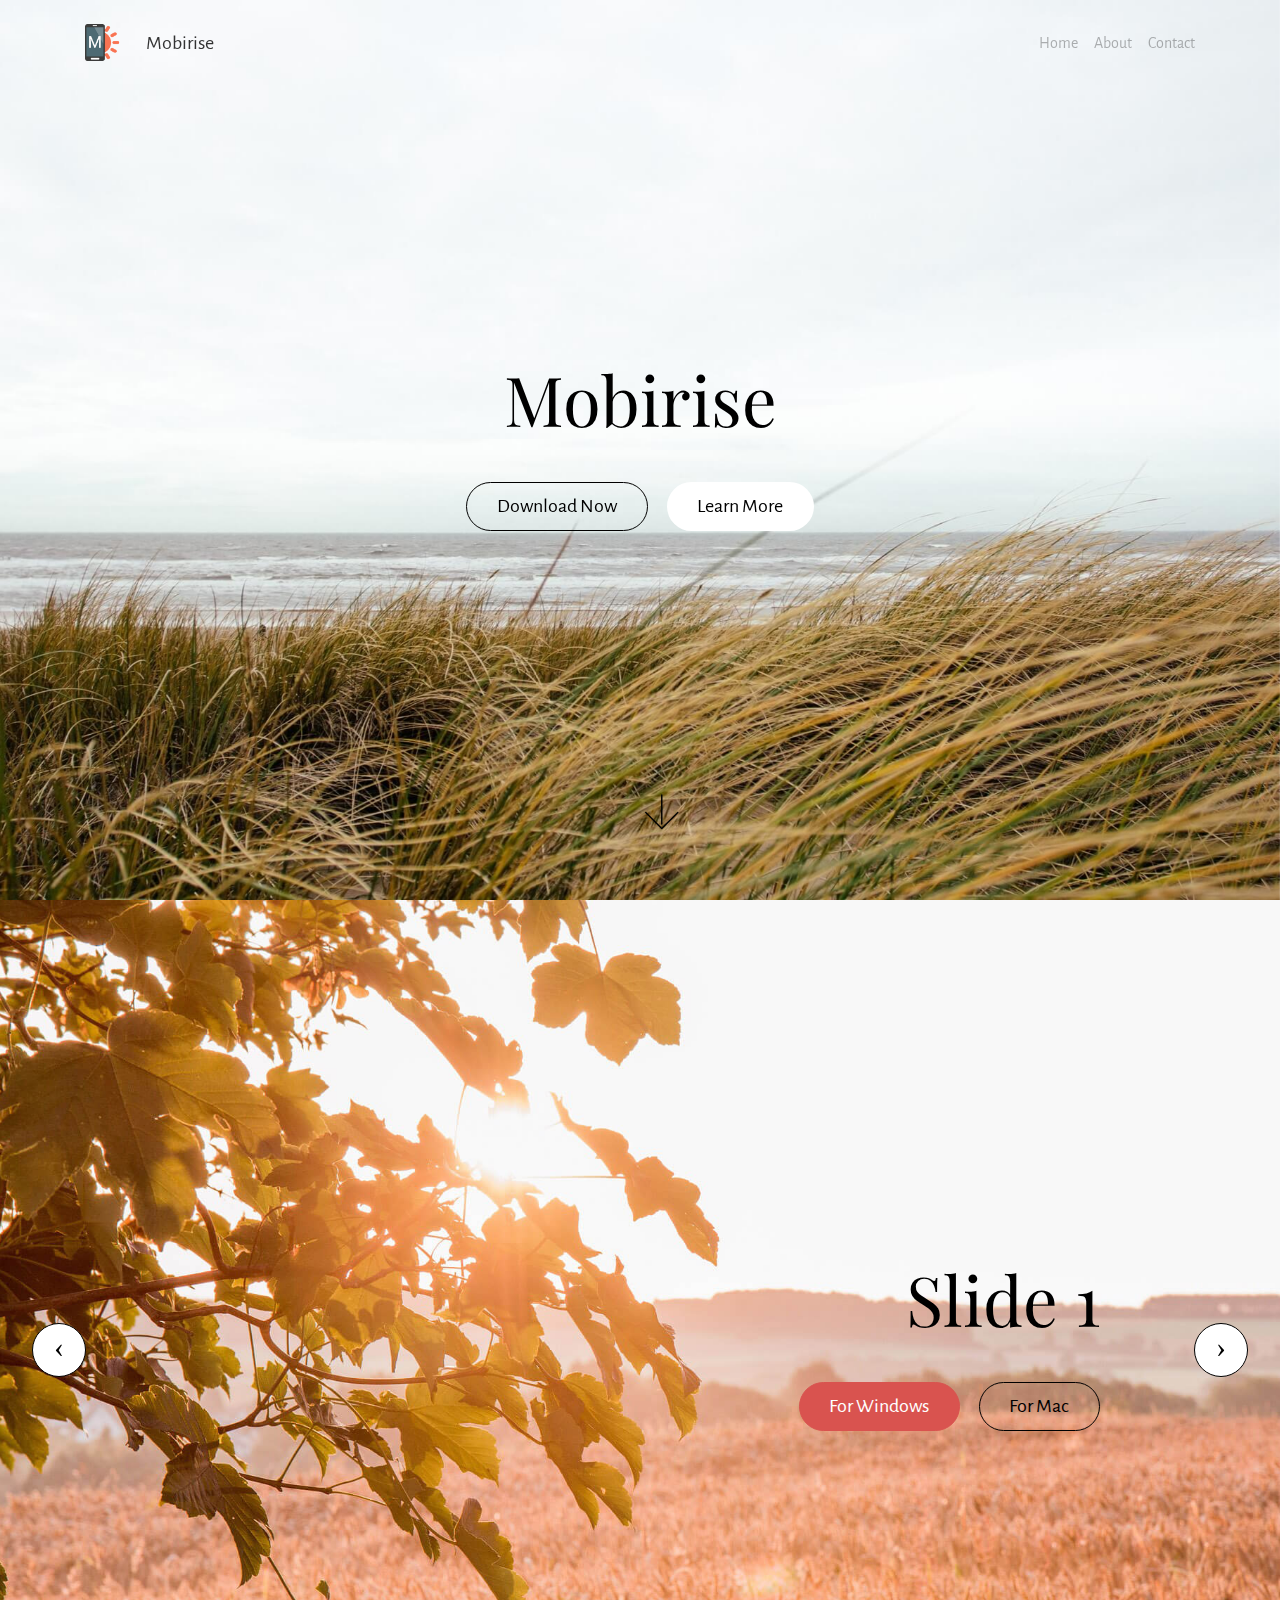
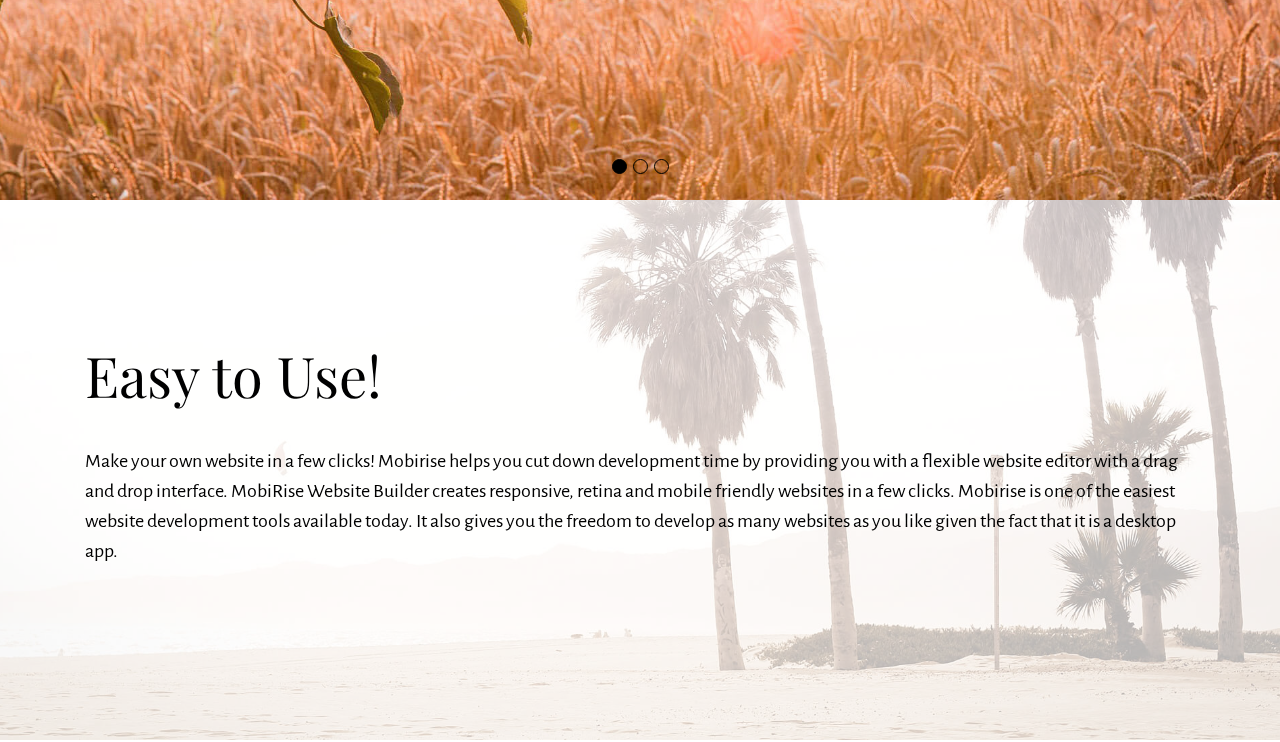
==== index.html @ 60e239e1 "create github pages" ====
<!DOCTYPE html>
<html >
<head>
  <!-- Site made with Mobirise Website Builder v4.8.10, https://mobirise.com -->
  <meta charset="UTF-8">
  <meta http-equiv="X-UA-Compatible" content="IE=edge">
  <meta name="generator" content="Mobirise v4.8.10, mobirise.com">
  <meta name="viewport" content="width=device-width, initial-scale=1, minimum-scale=1">
  <link rel="shortcut icon" href="assets/images/logo.png" type="image/x-icon">
  <meta name="description" content="">
  <title>Home</title>
  <link rel="stylesheet" href="https://fonts.googleapis.com/css?family=Playfair+Display:400,700&subset=latin,cyrillic">
  <link rel="stylesheet" href="https://fonts.googleapis.com/css?family=Alegreya+Sans:400,700&subset=latin,vietnamese,latin-ext">
  <link rel="stylesheet" href="assets/web/assets/mobirise-icons/mobirise-icons.css">
  <link rel="stylesheet" href="assets/tether/tether.min.css">
  <link rel="stylesheet" href="assets/bootstrap/css/bootstrap.min.css">
  <link rel="stylesheet" href="assets/puritym/css/style.css">
  <link rel="stylesheet" href="assets/mobirise/css/mbr-additional.css" type="text/css">
  
  
  
</head>
<body>
  <nav class="navbar navbar-light mbr-navbar navbar-transparent navbar-fixed-top" id="menu-0" data-rv-view="0">
    <div class="container">
        <button class="navbar-toggler pull-right hidden-md-up" type="button" data-toggle="collapse" data-target="#exCollapsingNavbar2">
            <div class="hamburger-icon"></div>
        </button>

        <div class="clearfix"></div>
        <div class="collapse navbar-toggleable-sm" id="exCollapsingNavbar2">
            <span class="navbar-logo"><a href="https://mobirise.com"><img src="assets/images/logo.png" alt="Mobirise"></a></span>
            <span><a class="navbar-brand" href="https://mobirise.com">Mobirise</a></span>

            

            <ul class="nav navbar-nav pull-xs-right"><li class="nav-item"><a class="nav-link" href="https://mobirise.com">Home</a></li><li class="nav-item"><a class="nav-link" href="https://mobirise.com">About</a></li><li class="nav-item"><a class="nav-link" href="https://mobirise.com">Contact</a></li></ul>
        </div>
    </div>
</nav>

<section class="mbr-section mbr-section-full mbr-parallax-background mbr-after-navbar" id="header1-1" data-rv-view="2" style="background-image: url(assets/images/photo-1.jpg);">
    <div class="mbr-table-cell">
        
        <div class="container">
            <div class="row">
                <div class="col-md-8 col-md-offset-2 text-xs-center">

                    <h1 class="mbr-section-title display-1">Mobirise</h1>
                    
                    <div class="mbr-buttons--center"><a class="btn btn-lg btn-secondary-outline" href="https://mobirise.com">Download Now</a> <a class="btn btn-lg btn-white" href="https://mobirise.com">Learn More</a></div>
                </div>
            </div>
        </div>
        <a class="mbr-arrow" href="#slider-2"><span class="mbri-down mbr-iconfont"></span></a>
    </div>
</section>

<section class="mbr-slider mbr-section mbr-section__container carousel slide mbr-section-nopadding" data-ride="carousel" data-keyboard="false" data-wrap="true" data-interval="5000" id="slider-2" data-rv-view="5" style="background-color: rgb(255, 255, 255);">
    <div>
        <div>
            <div>
                <ol class="carousel-indicators">
                    <li data-app-prevent-settings="" data-target="#slider-2" class="active" data-slide-to="0"></li><li data-app-prevent-settings="" data-target="#slider-2" data-slide-to="1"></li><li data-app-prevent-settings="" data-target="#slider-2" data-slide-to="2"></li>
                </ol>
                <div class="carousel-inner" role="listbox">
                    <div class="mbr-section carousel-item dark center mbr-section-full active" style="background-image: url(assets/images/photo-6.jpg);">
                        <div class="mbr-table-cell">
                         
                            <div class=" container">
                                
                                <div class="row">
                                    <div class="col-md-8 col-md-offset-3 text-xs-right">
                                        <h2 class="mbr-section-title display-1">Slide 1</h2>
                                        

                                        <div><a class="btn btn-lg btn-danger" href="https://mobirise.com">For Windows</a> <a class="btn btn-lg btn-secondary-outline" href="https://mobirise.com">For Mac</a></div>
                                    </div>
                                </div>
                            </div>
                        </div>
                    </div><div class="mbr-section carousel-item dark center mbr-section-full" style="background-image: url(assets/images/photo-9.jpg);">
                        <div class="mbr-table-cell">
                         
                            <div class=" container">
                                
                                <div class="row">
                                    <div class="col-md-8 col-md-offset-1">
                                        <h2 class="mbr-section-title display-1">Slide 2</h2>
                                        

                                        <div><a class="btn btn-lg btn-danger" href="https://mobirise.com">For Windows</a> <a class="btn btn-lg btn-secondary-outline" href="https://mobirise.com">For Mac</a></div>
                                    </div>
                                </div>
                            </div>
                        </div>
                    </div><div class="mbr-section carousel-item dark center mbr-section-full" style="background-image: url(assets/images/photo-10.jpg);">
                        <div class="mbr-table-cell">
                         
                            <div class=" container">
                                
                                <div class="row">
                                    <div class="col-md-8 col-md-offset-2 text-xs-center">
                                        <h2 class="mbr-section-title display-1">Slide 3</h2>
                                        

                                        <div><a class="btn btn-lg btn-danger" href="https://mobirise.com">For Windows</a> <a class="btn btn-lg btn-secondary-outline" href="https://mobirise.com">For Mac</a></div>
                                    </div>
                                </div>
                            </div>
                        </div>
                    </div>
                </div>
                
                <a data-app-prevent-settings="" class="left carousel-control" role="button" data-slide="prev" href="#slider-2">
                    <span class="icon-prev" aria-hidden="true"></span>
                    <span class="sr-only">Previous</span>
                </a>
                <a data-app-prevent-settings="" class="right carousel-control" role="button" data-slide="next" href="#slider-2">
                    <span class="icon-next" aria-hidden="true"></span>
                    <span class="sr-only">Next</span>
                </a>
            </div>
        </div>
    </div>
</section>

<section class="mbr-section mbr-parallax-background col-undefined" id="content5-3" data-rv-view="17" style="background-image: url(assets/images/photo-3.jpg); padding-top: 9rem; padding-bottom: 9rem;">
    <div class="mbr-overlay" style="opacity: 0.7; background-color: rgb(255, 255, 255);"></div>
    <div class="container">
        <h3 class="mbr-section-title display-2">Easy to Use!</h3>
        <div class="lead"><p>Make your own website in a few clicks! Mobirise helps you cut down development time by providing you with a flexible website editor with a drag and drop interface. MobiRise Website Builder creates responsive, retina and mobile friendly websites in a few clicks. Mobirise is one of the easiest website development tools available today. It also gives you the freedom to develop as many websites as you like given the fact that it is a desktop app.</p></div>
    </div>
</section>


  <script src="assets/web/assets/jquery/jquery.min.js"></script>
  <script src="assets/tether/tether.min.js"></script>
  <script src="assets/bootstrap/js/bootstrap.min.js"></script>
  <script src="assets/smooth-scroll/smooth-scroll.js"></script>
  <script src="assets/jarallax/jarallax.js"></script>
  <script src="assets/bootstrap-carousel-swipe/bootstrap-carousel-swipe.js"></script>
  <script src="assets/puritym/js/script.js"></script>
  
  
</body>
</html>
---- assets/web/assets/mobirise-icons/mobirise-icons.css ----
@font-face {
  font-family: 'MobiriseIcons';
  src:  url('mobirise-icons.eot?spat4u');
  src:  url('mobirise-icons.eot?spat4u#iefix') format('embedded-opentype'),
    url('mobirise-icons.ttf?spat4u') format('truetype'),
    url('mobirise-icons.woff?spat4u') format('woff'),
    url('mobirise-icons.svg?spat4u#MobiriseIcons') format('svg');
  font-weight: normal;
  font-style: normal;
}

[class^="mbri-"], [class*=" mbri-"] {
  /* use !important to prevent issues with browser extensions that change fonts */
  font-family: MobiriseIcons !important;
  speak: none;
  font-style: normal;
  font-weight: normal;
  font-variant: normal;
  text-transform: none;
  line-height: 1;

  /* Better Font Rendering =========== */
  -webkit-font-smoothing: antialiased;
  -moz-osx-font-smoothing: grayscale;
}

.mbri-add-submenu:before {
  content: "\e900";
}
.mbri-alert:before {
  content: "\e901";
}
.mbri-align-center:before {
  content: "\e902";
}
.mbri-align-justify:before {
  content: "\e903";
}
.mbri-align-left:before {
  content: "\e904";
}
.mbri-align-right:before {
  content: "\e905";
}
.mbri-android:before {
  content: "\e906";
}
.mbri-apple:before {
  content: "\e907";
}
.mbri-arrow-down:before {
  content: "\e908";
}
.mbri-arrow-next:before {
  content: "\e909";
}
.mbri-arrow-prev:before {
  content: "\e90a";
}
.mbri-arrow-up:before {
  content: "\e90b";
}
.mbri-bold:before {
  content: "\e90c";
}
.mbri-bookmark:before {
  content: "\e90d";
}
.mbri-bootstrap:before {
  content: "\e90e";
}
.mbri-briefcase:before {
  content: "\e90f";
}
.mbri-browse:before {
  content: "\e910";
}
.mbri-bulleted-list:before {
  content: "\e911";
}
.mbri-calendar:before {
  content: "\e912";
}
.mbri-camera:before {
  content: "\e913";
}
.mbri-cart-add:before {
  content: "\e914";
}
.mbri-cart-full:before {
  content: "\e915";
}
.mbri-cash:before {
  content: "\e916";
}
.mbri-change-style:before {
  content: "\e917";
}
.mbri-chat:before {
  content: "\e918";
}
.mbri-clock:before {
  content: "\e919";
}
.mbri-close:before {
  content: "\e91a";
}
.mbri-cloud:before {
  content: "\e91b";
}
.mbri-code:before {
  content: "\e91c";
}
.mbri-contact-form:before {
  content: "\e91d";
}
.mbri-credit-card:before {
  content: "\e91e";
}
.mbri-cursor-click:before {
  content: "\e91f";
}
.mbri-cust-feedback:before {
  content: "\e920";
}
.mbri-database:before {
  content: "\e921";
}
.mbri-delivery:before {
  content: "\e922";
}
.mbri-desktop:before {
  content: "\e923";
}
.mbri-devices:before {
  content: "\e924";
}
.mbri-down:before {
  content: "\e925";
}
.mbri-download:before {
  content: "\e989";
}
.mbri-drag-n-drop:before {
  content: "\e927";
}
.mbri-drag-n-drop2:before {
  content: "\e928";
}
.mbri-edit:before {
  content: "\e929";
}
.mbri-edit2:before {
  content: "\e92a";
}
.mbri-error:before {
  content: "\e92b";
}
.mbri-extension:before {
  content: "\e92c";
}
.mbri-features:before {
  content: "\e92d";
}
.mbri-file:before {
  content: "\e92e";
}
.mbri-flag:before {
  content: "\e92f";
}
.mbri-folder:before {
  content: "\e930";
}
.mbri-gift:before {
  content: "\e931";
}
.mbri-github:before {
  content: "\e932";
}
.mbri-globe:before {
  content: "\e933";
}
.mbri-globe-2:before {
  content: "\e934";
}
.mbri-growing-chart:before {
  content: "\e935";
}
.mbri-hearth:before {
  content: "\e936";
}
.mbri-help:before {
  content: "\e937";
}
.mbri-home:before {
  content: "\e938";
}
.mbri-hot-cup:before {
  content: "\e939";
}
.mbri-idea:before {
  content: "\e93a";
}
.mbri-image-gallery:before {
  content: "\e93b";
}
.mbri-image-slider:before {
  content: "\e93c";
}
.mbri-info:before {
  content: "\e93d";
}
.mbri-italic:before {
  content: "\e93e";
}
.mbri-key:before {
  content: "\e93f";
}
.mbri-laptop:before {
  content: "\e940";
}
.mbri-layers:before {
  content: "\e941";
}
.mbri-left-right:before {
  content: "\e942";
}
.mbri-left:before {
  content: "\e943";
}
.mbri-letter:before {
  content: "\e944";
}
.mbri-like:before {
  content: "\e945";
}
.mbri-link:before {
  content: "\e946";
}
.mbri-lock:before {
  content: "\e947";
}
.mbri-login:before {
  content: "\e948";
}
.mbri-logout:before {
  content: "\e949";
}
.mbri-magic-stick:before {
  content: "\e94a";
}
.mbri-map-pin:before {
  content: "\e94b";
}
.mbri-menu:before {
  content: "\e94c";
}
.mbri-mobile:before {
  content: "\e94d";
}
.mbri-mobile2:before {
  content: "\e94e";
}
.mbri-mobirise:before {
  content: "\e94f";
}
.mbri-more-horizontal:before {
  content: "\e950";
}
.mbri-more-vertical:before {
  content: "\e951";
}
.mbri-music:before {
  content: "\e952";
}
.mbri-new-file:before {
  content: "\e953";
}
.mbri-numbered-list:before {
  content: "\e954";
}
.mbri-opened-folder:before {
  content: "\e955";
}
.mbri-pages:before {
  content: "\e956";
}
.mbri-paper-plane:before {
  content: "\e957";
}
.mbri-paperclip:before {
  content: "\e958";
}
.mbri-photo:before {
  content: "\e959";
}
.mbri-photos:before {
  content: "\e95a";
}
.mbri-pin:before {
  content: "\e95b";
}
.mbri-play:before {
  content: "\e95c";
}
.mbri-plus:before {
  content: "\e95d";
}
.mbri-preview:before {
  content: "\e95e";
}
.mbri-print:before {
  content: "\e95f";
}
.mbri-protect:before {
  content: "\e960";
}
.mbri-question:before {
  content: "\e961";
}
.mbri-quote-left:before {
  content: "\e962";
}
.mbri-quote-right:before {
  content: "\e963";
}
.mbri-refresh:before {
  content: "\e964";
}
.mbri-responsive:before {
  content: "\e965";
}
.mbri-right:before {
  content: "\e966";
}
.mbri-rocket:before {
  content: "\e967";
}
.mbri-sad-face:before {
  content: "\e968";
}
.mbri-sale:before {
  content: "\e969";
}
.mbri-save:before {
  content: "\e96a";
}
.mbri-search:before {
  content: "\e96b";
}
.mbri-setting:before {
  content: "\e96c";
}
.mbri-setting2:before {
  content: "\e96d";
}
.mbri-setting3:before {
  content: "\e96e";
}
.mbri-share:before {
  content: "\e96f";
}
.mbri-shopping-bag:before {
  content: "\e970";
}
.mbri-shopping-basket:before {
  content: "\e971";
}
.mbri-shopping-cart:before {
  content: "\e972";
}
.mbri-sites:before {
  content: "\e973";
}
.mbri-smile-face:before {
  content: "\e974";
}
.mbri-speed:before {
  content: "\e975";
}
.mbri-star:before {
  content: "\e976";
}
.mbri-success:before {
  content: "\e977";
}
.mbri-sun:before {
  content: "\e978";
}
.mbri-sun2:before {
  content: "\e979";
}
.mbri-tablet:before {
  content: "\e97a";
}
.mbri-tablet-vertical:before {
  content: "\e97b";
}
.mbri-target:before {
  content: "\e97c";
}
.mbri-timer:before {
  content: "\e97d";
}
.mbri-to-ftp:before {
  content: "\e97e";
}
.mbri-to-local-drive:before {
  content: "\e97f";
}
.mbri-touch-swipe:before {
  content: "\e980";
}
.mbri-touch:before {
  content: "\e981";
}
.mbri-trash:before {
  content: "\e982";
}
.mbri-underline:before {
  content: "\e983";
}
.mbri-unlink:before {
  content: "\e984";
}
.mbri-unlock:before {
  content: "\e985";
}
.mbri-up-down:before {
  content: "\e986";
}
.mbri-up:before {
  content: "\e987";
}
.mbri-update:before {
  content: "\e988";
}
.mbri-upload:before {
 content: "\e926"; 
}
.mbri-user:before {
  content: "\e98a";
}
.mbri-user2:before {
  content: "\e98b";
}
.mbri-users:before {
  content: "\e98c";
}
.mbri-video:before {
  content: "\e98d";
}
.mbri-video-play:before {
  content: "\e98e";
}
.mbri-watch:before {
  content: "\e98f";
}
.mbri-website-theme:before {
  content: "\e990";
}
.mbri-wifi:before {
  content: "\e991";
}
.mbri-windows:before {
  content: "\e992";
}
.mbri-zoom-out:before {
  content: "\e993";
}
.mbri-redo:before {
  content: "\e994";
}
.mbri-undo:before {
  content: "\e995";
}
---- assets/puritym/css/style.css ----
.engine {
	position: absolute;
	text-indent: -2400px;
	text-align: center;
	padding: 0;
	top: 0;
	left: -2400px;
}/**
 * BOOTSTRAP CUSTOM
 */
.container {
  position: relative; }

.btn {
  margin-bottom: 0.5rem; }
  .btn + .btn {
    margin-left: 1rem; }

.btn-white {
  background: #fff;
  color: inherit; }

.btn-black {
  background: #000;
  color: #fff; }

.btn-social,
.btn-social:hover,
.btn-social:active,
.btn-social:focus {
  color: #fff; }

.display-1 {
  font-size: 4.3rem;
  margin-top: 3.9rem;
  margin-bottom: 2.8rem; }

.display-2 {
  font-size: 3.5rem;
  margin-top: 3.5rem;
  margin-bottom: 2.5rem; }

.display-3 {
  font-size: 2.8rem;
  margin-top: 3.2rem;
  margin-bottom: 2rem; }

.display-4 {
  font-size: 2.3rem;
  margin-top: 2.3rem;
  margin-bottom: 1.8rem; }

p.lead,
.lead p {
  margin-bottom: 2rem; }

.card .card-img-top {
  width: 100%; }

.card-block {
  background-color: #fff; }

@media (min-width: 768px) {
  .col-md-4:nth-of-type(3n+1) {
    clear: left; } }
@media (min-width: 544px) and (max-width: 767px) {
  .col-md-4:nth-of-type(odd) {
    clear: left; } }
.row.no-gutter {
  margin-left: 0;
  margin-right: 0; }

.row.no-gutter > [class*=col-]:not(:first-child),
.row.no-gutter > [class*=col-]:not(:last-child) {
  padding-right: 0;
  padding-left: 0; }

blockquote {
  padding: .5rem 1rem;
  margin: 0 0 1rem;
  margin-bottom: 1rem;
  font-size: 1.25rem;
  border-left: .25rem solid #f1c050; }

/**
 * TYPOGRAPHY
 */
body {
  font-family: "Alegreya Sans", sans-serif; }

h1, h2, h3, h4, h5, h6,
.h1, .h2, .h3, .h4, .h5, .h6,
.display-1, .display-2, .display-3, .display-4 {
  font-family: "Playfair Display", sans-serif; }

/**
 * MAPS
 */
@-webkit-keyframes mapCircleLoading {
  from {
    -webkit-transform: rotate(0deg); }
  to {
    -webkit-transform: rotate(359deg); } }
@keyframes mapCircleLoading {
  from {
    transform: rotate(0deg); }
  to {
    transform: rotate(359deg); } }
.mbr-map {
  position: relative; }
  .mbr-map iframe {
    height: 100%;
    width: 100%; }
  .mbr-map [data-state-details] {
    color: #6b6763;
    font-family: "Alegreya Sans", sans-serif;
    font-size: 1.25rem;
    height: 1.5em;
    margin-top: -0.75em;
    padding-left: 20px;
    padding-right: 20px;
    position: absolute;
    text-align: center;
    top: 50%;
    width: 100%; }
  .mbr-map[data-state] {
    background: #e9e5dc; }
  .mbr-map[data-state="loading"] [data-state-details] {
    display: none; }
  .mbr-map[data-state="loading"]::after {
    content: "";
    -webkit-animation: mapCircleLoading .6s infinite linear;
    animation: mapCircleLoading .6s infinite linear;
    border-radius: 50%;
    border: 6px rgba(255, 255, 255, 0.35) solid;
    border-top-color: #fff;
    height: 40px;
    left: 50%;
    margin-left: -20px;
    margin-top: -20px;
    position: absolute;
    top: 50%;
    width: 40px; }

/**
 * SECTIONS
 */
.mbr-section {
  position: relative;
  padding-top: 9rem;
  padding-bottom: 9rem;
  background-position: 50% 50%;
  background-repeat: no-repeat;
  background-size: cover; }

.mbr-section-full {
  display: table;
  width: 100%;
  height: 100vh;
  padding-top: 0;
  padding-bottom: 0; }

.mbr-section-small {
  padding-top: 4.5rem;
  padding-bottom: 4.5rem; }

.mbr-section-nopadding {
  padding-top: 0;
  padding-bottom: 0; }

.mbr-section-title {
  margin-top: 0; }

.mbr-table {
  display: table; }

.mbr-table-cell {
  position: relative;
  display: table-cell;
  vertical-align: middle;
  padding-top: 9rem;
  padding-bottom: 9rem; }

.mbr-inner-padding {
  padding: 4rem; }

/* footer */
.mbr-footer {
  color: #fff; }
  .mbr-footer .mbr-map,
  .mbr-footer .mbr-google-map {
    height: 300px; }
  .mbr-footer .form-control {
    color: #fff;
    background-color: #26272c;
    border-color: #1b1c20; }
  .mbr-footer ul {
    list-style-type: none;
    padding: 0; }
    .mbr-footer ul li {
      position: relative;
      padding-left: 1.2rem; }
      .mbr-footer ul li:before {
        content: '';
        position: absolute;
        margin-left: -1.2rem;
        width: 10px;
        height: 1px;
        top: 50%;
        background-color: #fff; }

footer.mbr-footer {
  padding-top: 3rem;
  padding-bottom: 2rem; }

/**
 * NAVBAR
 */
.mbr-navbar {
  position: absolute;
  top: 0;
  right: 0;
  left: 0;
  padding: 1.5rem 1rem;
  background-color: #fff;
  z-index: 1030; }
  .mbr-navbar.navbar-fixed-top {
    position: fixed; }
  .mbr-navbar.navbar-transparent {
    background-color: transparent; }
  .mbr-navbar .navbar-logo {
    margin-right: 1.5rem;
    float: left; }
  .mbr-navbar .navbar-logo,
  .mbr-navbar .navbar-logo img {
    height: 37px; }
  .mbr-navbar .navbar-brand {
    margin-right: 1.5rem; }
  .mbr-navbar .navbar-divider,
  .mbr-navbar .navbar-nav .nav-item + .nav-item,
  .mbr-navbar .navbar-nav .nav-link + .nav-link {
    margin-left: 1rem; }
  .mbr-navbar .navbar-nav + .navbar-nav {
    margin-right: 20px; }

.mbr-navbar .hamburger-icon, .navbar-dropdown .hamburger-icon {
  content: "";
  width: 16px;
  -webkit-box-shadow: 0 -6px 0 1px,0 0 0 1px,0 6px 0 1px;
  -moz-box-shadow: 0 -6px 0 1px,0 0 0 1px,0 6px 0 1px;
  box-shadow: 0 -6px 0 1px,0 0 0 1px,0 6px 0 1px; }

/**
 * HELPERS
 */
/* Colors */
.text-white {
  color: #fff !important; }

.text-black {
  color: #000 !important; }

/**
 * Mobirise Classes
 */
.mbr-after-navbar:before {
  content: "";
  display: block;
  height: 54px; }

.mbr-section__container--first {
  padding-bottom: 1rem; }

.mbr-section__container--middle {
  padding-top: 1rem;
  padding-bottom: 1rem; }

.mbr-section__container--last {
  padding-top: 1rem; }

.mbr-overlay,
.mbr-background-video,
.mbr-background-video-preview {
  position: absolute;
  bottom: 0;
  left: 0;
  right: 0;
  top: 0; }

.mbr-overlay {
  background-color: #fff;
  opacity: 0.5;
  z-index: 1; }
  .mbr-overlay ~ * {
    z-index: 2; }

.mbr-background-video-preview {
  z-index: 0 !important; }

.mbr-figure {
  display: block;
  overflow: hidden;
  position: relative;
  width: 100%;
  margin: 0; }
  .mbr-figure img, .mbr-figure iframe {
    display: block;
    width: 100%; }
  .mbr-figure .mbr-figure-caption {
    width: 100%;
    padding: 1.5rem 0;
    background-color: #FFF8E0; }
  .mbr-figure .mbr-figure-caption-over {
    position: absolute;
    bottom: 0;
    background-color: rgba(255, 255, 255, 0.5); }

.mbr-map,
.mbr-google-map {
  height: 400px; }

.mbr-arrow {
  position: absolute;
  text-align: center;
  font-size: 35px;
  bottom: 71px;
  left: 50%;
  text-decoration: none !important;
  width: 30px;
  margin-left: -15px;
  line-height: 1px;
  padding: 0 20px;
  -webkit-animation: floating-arrow 1.6s infinite ease-in-out 0s;
  -o-animation: floating-arrow 1.6s infinite ease-in-out 0s;
  animation: floating-arrow 1.6s infinite ease-in-out 0s; }
  .mbr-arrow, .mbr-arrow:hover, .mbr-arrow:focus {
    color: inherit; }

@-webkit-keyframes floating-arrow {
  from {
    -webkit-transform: translateY(0);
    transform: translateY(0); }
  65% {
    -webkit-transform: translateY(11px);
    transform: translateY(11px); }
  to {
    -webkit-transform: translateY(0);
    transform: translateY(0); } }
@-o-keyframes floating-arrow {
  from {
    -webkit-transform: translateY(0);
    transform: translateY(0); }
  65% {
    -webkit-transform: translateY(11px);
    transform: translateY(11px); }
  to {
    -webkit-transform: translateY(0);
    transform: translateY(0); } }
@keyframes floating-arrow {
  from {
    -webkit-transform: translateY(0);
    transform: translateY(0); }
  65% {
    -webkit-transform: translateY(11px);
    transform: translateY(11px); }
  to {
    -webkit-transform: translateY(0);
    transform: translateY(0); } }
@media (max-width: 767px) {
  .mbr-arrow {
    bottom: 41px; } }
@media (max-width: 320px) {
  .mbr-arrow {
    bottom: 21px;
    text-align: center; } }
@media all and (device-width: 320px) and (device-height: 568px) and (orientation: portrait) {
  .mbr-arrow {
    bottom: 31px; } }
/*-------

   Slider

-------*/
.mbr-slider .carousel-inner > .active,
.mbr-slider .carousel-inner > .next,
.mbr-slider .carousel-inner > .prev {
  display: table; }

.mbr-slider .carousel-control {
  background-image: none;
  width: 54px;
  height: 54px;
  top: 50%;
  margin-top: -27px;
  line-height: 54px;
  border-radius: 27px;
  color: inherit;
  background: #fff;
  border: 1px solid #000;
  opacity: 1;
  text-shadow: none;
  z-index: 5;
  -webkit-transition: all 0.2s ease-in-out 0s;
  -o-transition: all 0.2s ease-in-out 0s;
  transition: all 0.2s ease-in-out 0s; }

.mbr-slider .carousel-control .icon-next,
.mbr-slider .carousel-control .icon-prev {
  margin-top: -18px;
  font-size: 30px; }

.mbr-slider .carousel-control.left {
  margin-left: 2rem; }

.mbr-slider .carousel-control.right {
  margin-right: 2rem; }

.mbr-slider .carousel-control:hover {
  background: #000;
  color: #fff; }

.mbr-slider .carousel-indicators {
  bottom: 0; }

.mbr-slider .carousel-indicators li,
.mbr-slider .carousel-indicators .active {
  width: 15px;
  height: 15px;
  margin: 3px;
  border: 1px solid #000; }

.mbr-slider .carousel-indicators .active {
  background-color: #000; }

.mbr-slider .mbr-overlay {
  z-index: 0; }

@media (max-width: 767px) {
  .mbr-slider .carousel-control {
    top: auto;
    bottom: 20px; }

  .mbr-slider > .container .carousel-control {
    margin-bottom: 0px; } }
/* boxed slider */
.mbr-slider > .boxed-slider {
  position: relative;
  padding: 93px 0; }

.mbr-slider > .boxed-slider > div {
  position: relative; }

.mbr-slider > .container img {
  width: 100%; }

.mbr-slider > .container img + .row {
  position: absolute;
  top: 50%;
  left: 0;
  right: 0;
  -webkit-transform: translateY(-50%);
  -moz-transform: translateY(-50%);
  transform: translateY(-50%); }

.mbr-slider .mbr-section {
  padding: 0;
  background-attachment: scroll; }

.mbr-slider .mbr-table-cell {
  padding: 0; }

.mbr-slider > .container .carousel-indicators {
  margin-bottom: 3px; }

/* article slider */
.mbr-slider > .article-slider .mbr-section,
.mbr-slider > .article-slider .mbr-section .mbr-table-cell {
  padding-top: 0;
  padding-bottom: 0; }

/*-------

   Gallery

-------*/
.mbr-gallery .mbr-gallery-item {
  position: relative;
  display: inline-block;
  width: 25%; }
  @media (max-width: 768px) {
    .mbr-gallery .mbr-gallery-item {
      width: 50%; } }
  @media (max-width: 400px) {
    .mbr-gallery .mbr-gallery-item {
      width: 100%; } }

.mbr-gallery .mbr-gallery-item > a {
  position: relative;
  display: block;
  background: #fff;
  outline: none; }

.mbr-gallery .mbr-gallery-item img {
  width: 100%;
  opacity: 1;
  -webkit-transition: .2s opacity ease-in-out;
  transition: .2s opacity ease-in-out; }

.mbr-gallery .mbr-gallery-item > a:hover img {
  opacity: 0.9; }

.mbr-gallery .mbr-gallery-item .icon {
  position: absolute;
  font-size: 30px;
  top: 50%;
  left: 50%;
  color: #000;
  opacity: 0;
  -webkit-transform: translateX(-50%) translateY(-50%);
  transform: translateX(-50%) translateY(-50%);
  -webkit-transition: .2s opacity ease-in-out;
  transition: .2s opacity ease-in-out; }

.mbr-gallery .mbr-gallery-item > a:hover .icon {
  opacity: 1; }

/* remove spacing */
.mbr-gallery .mbr-gallery-row.no-gutter {
  margin: 0; }

.mbr-gallery .mbr-gallery-row.no-gutter .mbr-gallery-item {
  padding: 0; }

/* container */
.mbr-gallery .container.mbr-gallery-layout-default {
  padding: 93px 0; }

/* fix horizontal scrollbar */
.mbr-gallery .mbr-gallery-layout-default,
.mbr-gallery .mbr-gallery-layout-article {
  overflow: hidden; }

/* lightbox */
.mbr-gallery .modal {
  position: fixed;
  overflow: hidden;
  padding-right: 0 !important; }

.mbr-gallery .modal-body {
  padding: 0; }

.mbr-gallery .modal-body img {
  width: 100%; }

.mbr-gallery .modal .close {
  position: absolute;
  background-image: none;
  font-size: 20px;
  width: 54px;
  height: 54px;
  border-radius: 27px;
  color: #000;
  top: 2rem;
  right: 2rem;
  line-height: 54px;
  opacity: 1;
  border: 1px solid #000;
  text-align: center;
  text-shadow: none;
  z-index: 5;
  -webkit-transition: all 0.2s ease-in-out 0s;
  -o-transition: all 0.2s ease-in-out 0s;
  transition: all 0.2s ease-in-out 0s; }

.mbr-gallery .modal .close:hover {
  background: #000;
  color: #fff; }

/* modal back color opacity */
.modal-backdrop.in {
  opacity: 0.8;
  filter: alpha(opacity=80); }

@media (max-width: 768px) {
  .mbr-gallery .modal-dialog {
    margin: 10px auto; }

  .mbr-gallery .carousel-indicators,
  .mbr-gallery .carousel-control,
  .mbr-gallery .modal .close {
    position: fixed; } }
/* fix fade in effect */
.mbr-gallery .modal.fade .modal-dialog {
  margin-top: -100px;
  -webkit-transition: margin-top 0.3s ease-out;
  -moz-transition: margin-top 0.3s ease-out;
  -o-transition: margin-top 0.3s ease-out;
  transition: margin-top 0.3s ease-out; }

.mbr-gallery .modal.in .modal-dialog,
.mbr-gallery .modal.fade .modal-dialog {
  -webkit-transform: none;
  -ms-transform: none;
  -o-transform: none;
  transform: none; }

.mbr-gallery .modal.in .modal-dialog {
  margin-top: 30px; }

/* iconfont default styling */
/* for buttons */
.mbr-iconfont.mbr-iconfont-btn,
.mbr-buttons__btn .mbr-iconfont {
  padding-right: 0.3em;
  font-size: 1.5em;
  line-height: 0.5em;
  vertical-align: text-bottom;
  position: relative;
  top: -0.1em;
  text-decoration: none; }

/* menu links */
.mbr-iconfont.mbr-iconfont-btn-parent,
.mbr-buttons__link .mbr-iconfont {
  padding-right: 0.3em;
  font-size: 1.3em;
  top: -0.2em;
  position: relative;
  vertical-align: middle; }

/* msg-box4 */
.mbr-iconfont.mbr-iconfont-msg-box4,
.mbr-iconfont.mbr-iconfont-msg-box5 {
  font-size: 357px;
  text-decoration: none;
  color: #000; }

/*menu logo */
.mbr-iconfont.mbr-iconfont-menu,
.mbr-iconfont.mbr-iconfont-ext__menu {
  font-size: 37px;
  text-decoration: none;
  color: rgba(0, 0, 0, 0.8); }

/* contacts1 */
.mbr-iconfont.mbr-iconfont-contacts1 {
  font-size: 119px;
  text-decoration: none;
  color: #9C9C9C; }

.mbr-iconfont.mbr-iconfont-features1 {
  font-size: 140px;
  text-decoration: none;
  text-align: center;
  display: block;
  margin-top: 0.2em; }

.mbr-table-cell-lg {
  position: relative;
  display: table-cell;
  vertical-align: middle;
  padding-top: 0;
  padding-bottom: 0;
  float: none; }

@media (max-width: 991px) {
  .mbr-table-cell-lg {
    display: block; } }
/*image-resize*/
.image-size .mbr-figure {
  text-align: center; }

@media (max-width: 991px) {
  .image-size {
    width: 100% !important; }
    .image-size .mbr-iconfont {
      font-size: 260px !important; } }

/*# sourceMappingURL=style.css.map */
---- assets/mobirise/css/mbr-additional.css ----
#menu-0 .navbar-toggler {
  color: #000;
}
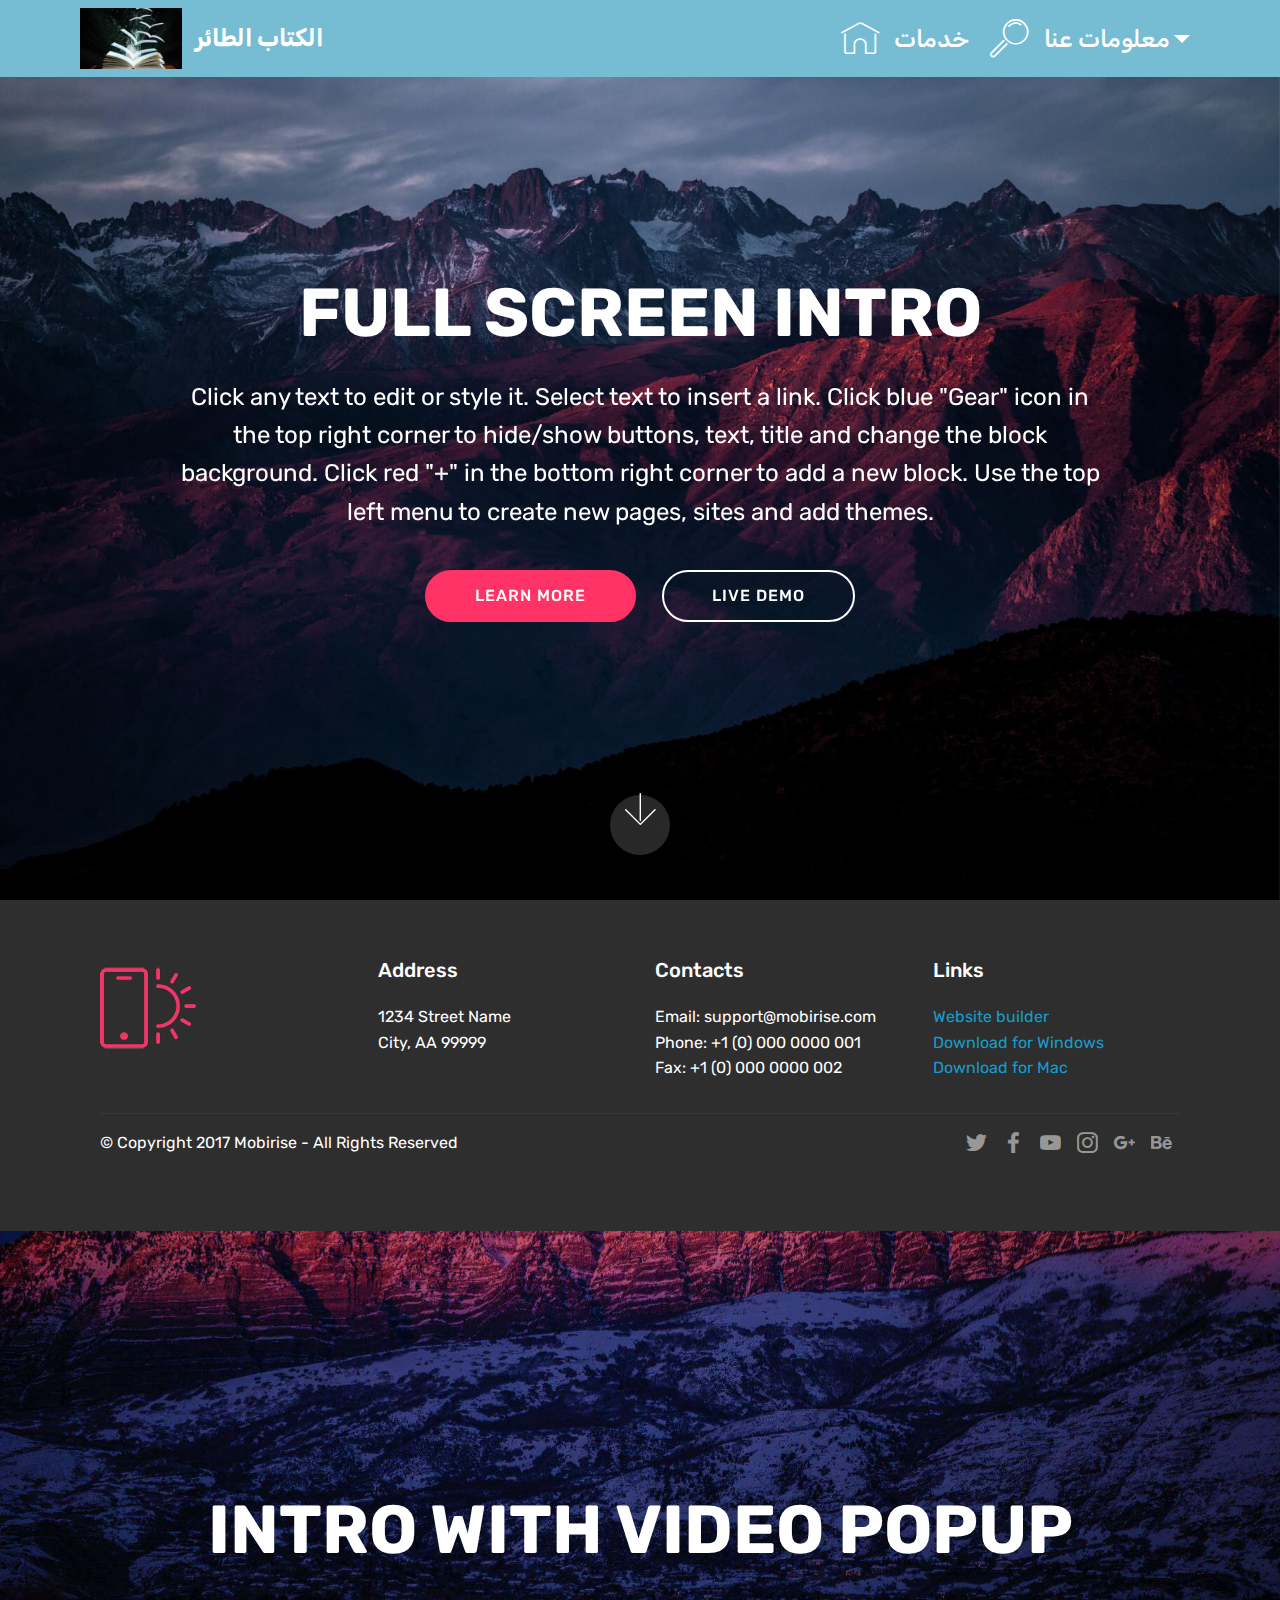
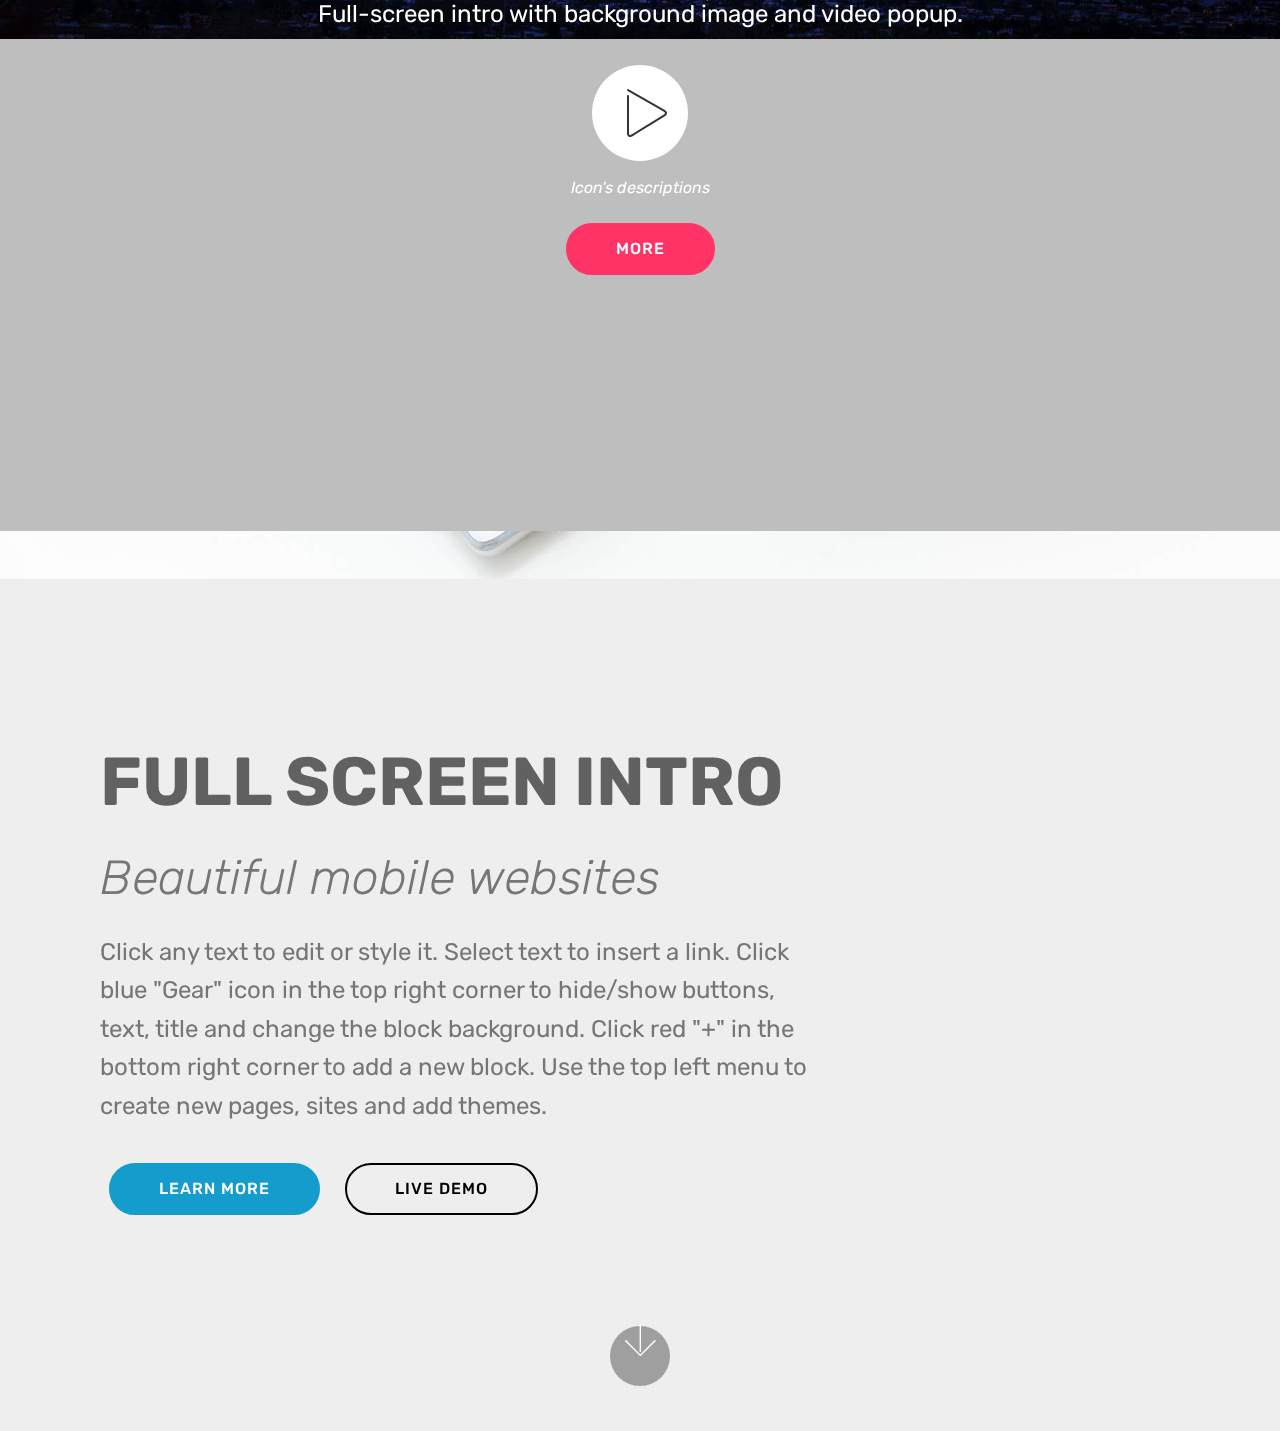
==== commit bf6feb0c: "create github pages" ====
--- a/index.html
+++ b/index.html
@@ -6,141 +6,274 @@
   <meta http-equiv="X-UA-Compatible" content="IE=edge">
   <meta name="generator" content="Mobirise v4.8.10, mobirise.com">
   <meta name="viewport" content="width=device-width, initial-scale=1, minimum-scale=1">
-  <link rel="shortcut icon" href="assets/images/logo.png" type="image/x-icon">
+  <link rel="shortcut icon" href="assets/images/kotoube-1.jpg" type="image/x-icon">
   <meta name="description" content="">
   <title>Home</title>
-  <link rel="stylesheet" href="https://fonts.googleapis.com/css?family=Playfair+Display:400,700&subset=latin,cyrillic">
-  <link rel="stylesheet" href="https://fonts.googleapis.com/css?family=Alegreya+Sans:400,700&subset=latin,vietnamese,latin-ext">
   <link rel="stylesheet" href="assets/web/assets/mobirise-icons/mobirise-icons.css">
   <link rel="stylesheet" href="assets/tether/tether.min.css">
+  <link rel="stylesheet" href="assets/soundcloud-plugin/style.css">
   <link rel="stylesheet" href="assets/bootstrap/css/bootstrap.min.css">
-  <link rel="stylesheet" href="assets/puritym/css/style.css">
+  <link rel="stylesheet" href="assets/bootstrap/css/bootstrap-grid.min.css">
+  <link rel="stylesheet" href="assets/bootstrap/css/bootstrap-reboot.min.css">
+  <link rel="stylesheet" href="assets/dropdown/css/style.css">
+  <link rel="stylesheet" href="assets/socicon/css/styles.css">
+  <link rel="stylesheet" href="assets/theme/css/style.css">
   <link rel="stylesheet" href="assets/mobirise/css/mbr-additional.css" type="text/css">
   
   
   
 </head>
 <body>
-  <nav class="navbar navbar-light mbr-navbar navbar-transparent navbar-fixed-top" id="menu-0" data-rv-view="0">
+  <section class="menu cid-qTkzRZLJNu" once="menu" id="menu1-0">
+
+    
+
+    <nav class="navbar navbar-expand beta-menu navbar-dropdown align-items-center navbar-fixed-top navbar-toggleable-sm">
+        <button class="navbar-toggler navbar-toggler-right" type="button" data-toggle="collapse" data-target="#navbarSupportedContent" aria-controls="navbarSupportedContent" aria-expanded="false" aria-label="Toggle navigation">
+            <div class="hamburger">
+                <span></span>
+                <span></span>
+                <span></span>
+                <span></span>
+            </div>
+        </button>
+        <div class="menu-logo">
+            <div class="navbar-brand">
+                <span class="navbar-logo">
+                    <a href="https://mobirise.com">
+                         <img src="assets/images/kotoube-162x97.jpg" alt="Mobirise" title="" style="height: 3.8rem;">
+                    </a>
+                </span>
+                <span class="navbar-caption-wrap"><a class="navbar-caption text-white display-5" href="tel:05051146161">الكتاب الطائر</a></span>
+            </div>
+        </div>
+        <div class="collapse navbar-collapse" id="navbarSupportedContent">
+            <ul class="navbar-nav nav-dropdown nav-right" data-app-modern-menu="true"><li class="nav-item">
+                    <a class="nav-link link text-white display-5" href="https://mobirise.com">
+                        <span class="mbri-home mbr-iconfont mbr-iconfont-btn"></span>
+                        خدمات
+                    </a>
+                </li>
+                <li class="nav-item dropdown open">
+                    <a class="nav-link link text-white dropdown-toggle display-5" href="https://mobirise.com" aria-expanded="true" data-toggle="dropdown-submenu">
+                        <span class="mbri-search mbr-iconfont mbr-iconfont-btn"></span>معلومات عنا</a><div class="dropdown-menu"><a class="text-white dropdown-item display-5" href="https://mobirise.com" aria-expanded="false">New Item</a></div>
+                </li></ul>
+            
+        </div>
+    </nav>
+</section>
+
+<section class="engine"><a href="https://mobirise.info/n">simple website templates</a></section><section class="cid-qTkA127IK8 mbr-fullscreen mbr-parallax-background" id="header2-1">
+
+    
+
+    
+
+    <div class="container align-center">
+        <div class="row justify-content-md-center">
+            <div class="mbr-white col-md-10">
+                <h1 class="mbr-section-title mbr-bold pb-3 mbr-fonts-style display-1">
+                    FULL SCREEN INTRO
+                </h1>
+                
+                <p class="mbr-text pb-3 mbr-fonts-style display-5">
+                    Click any text to edit or style it. Select text to insert a link. Click blue "Gear" icon in the top right corner to hide/show buttons, text, title and change the block background. Click red "+" in the bottom right corner to add a new block. Use the top left menu to create new pages, sites and add themes.
+                </p>
+                <div class="mbr-section-btn"><a class="btn btn-md btn-secondary display-4" href="https://mobirise.com">LEARN MORE</a>
+                    <a class="btn btn-md btn-white-outline display-4" href="https://mobirise.com">LIVE DEMO</a></div>
+            </div>
+        </div>
+    </div>
+    <div class="mbr-arrow hidden-sm-down" aria-hidden="true">
+        <a href="#next">
+            <i class="mbri-down mbr-iconfont"></i>
+        </a>
+    </div>
+</section>
+
+<section class="cid-qTkAaeaxX5" id="footer1-2">
+
+    
+
+    
+
     <div class="container">
-        <button class="navbar-toggler pull-right hidden-md-up" type="button" data-toggle="collapse" data-target="#exCollapsingNavbar2">
-            <div class="hamburger-icon"></div>
-        </button>
-
-        <div class="clearfix"></div>
-        <div class="collapse navbar-toggleable-sm" id="exCollapsingNavbar2">
-            <span class="navbar-logo"><a href="https://mobirise.com"><img src="assets/images/logo.png" alt="Mobirise"></a></span>
-            <span><a class="navbar-brand" href="https://mobirise.com">Mobirise</a></span>
-
-            
-
-            <ul class="nav navbar-nav pull-xs-right"><li class="nav-item"><a class="nav-link" href="https://mobirise.com">Home</a></li><li class="nav-item"><a class="nav-link" href="https://mobirise.com">About</a></li><li class="nav-item"><a class="nav-link" href="https://mobirise.com">Contact</a></li></ul>
-        </div>
-    </div>
-</nav>
-
-<section class="mbr-section mbr-section-full mbr-parallax-background mbr-after-navbar" id="header1-1" data-rv-view="2" style="background-image: url(assets/images/photo-1.jpg);">
-    <div class="mbr-table-cell">
-        
-        <div class="container">
-            <div class="row">
-                <div class="col-md-8 col-md-offset-2 text-xs-center">
-
-                    <h1 class="mbr-section-title display-1">Mobirise</h1>
-                    
-                    <div class="mbr-buttons--center"><a class="btn btn-lg btn-secondary-outline" href="https://mobirise.com">Download Now</a> <a class="btn btn-lg btn-white" href="https://mobirise.com">Learn More</a></div>
-                </div>
-            </div>
-        </div>
-        <a class="mbr-arrow" href="#slider-2"><span class="mbri-down mbr-iconfont"></span></a>
-    </div>
-</section>
-
-<section class="mbr-slider mbr-section mbr-section__container carousel slide mbr-section-nopadding" data-ride="carousel" data-keyboard="false" data-wrap="true" data-interval="5000" id="slider-2" data-rv-view="5" style="background-color: rgb(255, 255, 255);">
+        <div class="media-container-row content text-white">
+            <div class="col-12 col-md-3">
+                <div class="media-wrap">
+                    <a href="https://mobirise.com/">
+                        <img src="assets/images/logo2.png" alt="Mobirise">
+                    </a>
+                </div>
+            </div>
+            <div class="col-12 col-md-3 mbr-fonts-style display-7">
+                <h5 class="pb-3">
+                    Address
+                </h5>
+                <p class="mbr-text">
+                    1234 Street Name
+                    <br>City, AA 99999
+                </p>
+            </div>
+            <div class="col-12 col-md-3 mbr-fonts-style display-7">
+                <h5 class="pb-3">
+                    Contacts
+                </h5>
+                <p class="mbr-text">
+                    Email: support@mobirise.com
+                    <br>Phone: +1 (0) 000 0000 001
+                    <br>Fax: +1 (0) 000 0000 002
+                </p>
+            </div>
+            <div class="col-12 col-md-3 mbr-fonts-style display-7">
+                <h5 class="pb-3">
+                    Links
+                </h5>
+                <p class="mbr-text">
+                    <a class="text-primary" href="https://mobirise.com/">Website builder</a>
+                    <br><a class="text-primary" href="https://mobirise.com/mobirise-free-win.zip">Download for Windows</a>
+                    <br><a class="text-primary" href="https://mobirise.com/mobirise-free-mac.zip">Download for Mac</a>
+                </p>
+            </div>
+        </div>
+        <div class="footer-lower">
+            <div class="media-container-row">
+                <div class="col-sm-12">
+                    <hr>
+                </div>
+            </div>
+            <div class="media-container-row mbr-white">
+                <div class="col-sm-6 copyright">
+                    <p class="mbr-text mbr-fonts-style display-7">
+                        © Copyright 2017 Mobirise - All Rights Reserved
+                    </p>
+                </div>
+                <div class="col-md-6">
+                    <div class="social-list align-right">
+                        <div class="soc-item">
+                            <a href="https://twitter.com/mobirise" target="_blank">
+                                <span class="socicon-twitter socicon mbr-iconfont mbr-iconfont-social"></span>
+                            </a>
+                        </div>
+                        <div class="soc-item">
+                            <a href="https://www.facebook.com/pages/Mobirise/1616226671953247" target="_blank">
+                                <span class="socicon-facebook socicon mbr-iconfont mbr-iconfont-social"></span>
+                            </a>
+                        </div>
+                        <div class="soc-item">
+                            <a href="https://www.youtube.com/c/mobirise" target="_blank">
+                                <span class="socicon-youtube socicon mbr-iconfont mbr-iconfont-social"></span>
+                            </a>
+                        </div>
+                        <div class="soc-item">
+                            <a href="https://instagram.com/mobirise" target="_blank">
+                                <span class="socicon-instagram socicon mbr-iconfont mbr-iconfont-social"></span>
+                            </a>
+                        </div>
+                        <div class="soc-item">
+                            <a href="https://plus.google.com/u/0/+Mobirise" target="_blank">
+                                <span class="socicon-googleplus socicon mbr-iconfont mbr-iconfont-social"></span>
+                            </a>
+                        </div>
+                        <div class="soc-item">
+                            <a href="https://www.behance.net/Mobirise" target="_blank">
+                                <span class="socicon-behance socicon mbr-iconfont mbr-iconfont-social"></span>
+                            </a>
+                        </div>
+                    </div>
+                </div>
+            </div>
+        </div>
+    </div>
+</section>
+
+<section class="header8 cid-renRiaw7QD mbr-fullscreen mbr-parallax-background" id="header8-3">
+
+    
+
+    <div class="mbr-overlay" style="opacity: 0.2; background-color: rgb(0, 0, 0);">
+    </div>
+
+    <div class="container align-center">
+        <div class="row justify-content-md-center">
+            <div class="mbr-white col-md-10">
+                <h1 class="mbr-section-title align-center py-2 mbr-bold mbr-fonts-style display-1">
+                        INTRO WITH VIDEO POPUP
+                </h1>
+                <p class="mbr-text align-center py-2 mbr-fonts-style display-5">
+                        Full-screen intro with background image and video popup.
+                </p>
+                <div class="mbr-media show-modal align-center py-2" data-modal=".modalWindow">
+                         <span class="mbri-play mbr-iconfont"></span>
+                </div>
+                <div class="icon-description align-center font-italic pb-3 mbr-fonts-style display-7">
+                        Icon's descriptions
+                </div>
+                <div class="mbr-section-btn text-center">
+                     <a class="btn btn-md btn-secondary display-4" href="https://mobirise.co">MORE</a>
+                </div>
+            </div>
+        </div>
+    </div>
     <div>
-        <div>
-            <div>
-                <ol class="carousel-indicators">
-                    <li data-app-prevent-settings="" data-target="#slider-2" class="active" data-slide-to="0"></li><li data-app-prevent-settings="" data-target="#slider-2" data-slide-to="1"></li><li data-app-prevent-settings="" data-target="#slider-2" data-slide-to="2"></li>
-                </ol>
-                <div class="carousel-inner" role="listbox">
-                    <div class="mbr-section carousel-item dark center mbr-section-full active" style="background-image: url(assets/images/photo-6.jpg);">
-                        <div class="mbr-table-cell">
-                         
-                            <div class=" container">
-                                
-                                <div class="row">
-                                    <div class="col-md-8 col-md-offset-3 text-xs-right">
-                                        <h2 class="mbr-section-title display-1">Slide 1</h2>
-                                        
-
-                                        <div><a class="btn btn-lg btn-danger" href="https://mobirise.com">For Windows</a> <a class="btn btn-lg btn-secondary-outline" href="https://mobirise.com">For Mac</a></div>
-                                    </div>
-                                </div>
-                            </div>
-                        </div>
-                    </div><div class="mbr-section carousel-item dark center mbr-section-full" style="background-image: url(assets/images/photo-9.jpg);">
-                        <div class="mbr-table-cell">
-                         
-                            <div class=" container">
-                                
-                                <div class="row">
-                                    <div class="col-md-8 col-md-offset-1">
-                                        <h2 class="mbr-section-title display-1">Slide 2</h2>
-                                        
-
-                                        <div><a class="btn btn-lg btn-danger" href="https://mobirise.com">For Windows</a> <a class="btn btn-lg btn-secondary-outline" href="https://mobirise.com">For Mac</a></div>
-                                    </div>
-                                </div>
-                            </div>
-                        </div>
-                    </div><div class="mbr-section carousel-item dark center mbr-section-full" style="background-image: url(assets/images/photo-10.jpg);">
-                        <div class="mbr-table-cell">
-                         
-                            <div class=" container">
-                                
-                                <div class="row">
-                                    <div class="col-md-8 col-md-offset-2 text-xs-center">
-                                        <h2 class="mbr-section-title display-1">Slide 3</h2>
-                                        
-
-                                        <div><a class="btn btn-lg btn-danger" href="https://mobirise.com">For Windows</a> <a class="btn btn-lg btn-secondary-outline" href="https://mobirise.com">For Mac</a></div>
-                                    </div>
-                                </div>
-                            </div>
-                        </div>
+        <div class="modalWindow" style="display: none;">
+            <div class="modalWindow-container">
+                <div class="modalWindow-video-container">
+                    <div class="modalWindow-video">
+                        <iframe width="100%" height="100%" frameborder="0" allowfullscreen="1" data-src="http://www.youtube.com/watch?v=uNCr7NdOJgw"></iframe>
                     </div>
-                </div>
-                
-                <a data-app-prevent-settings="" class="left carousel-control" role="button" data-slide="prev" href="#slider-2">
-                    <span class="icon-prev" aria-hidden="true"></span>
-                    <span class="sr-only">Previous</span>
-                </a>
-                <a data-app-prevent-settings="" class="right carousel-control" role="button" data-slide="next" href="#slider-2">
-                    <span class="icon-next" aria-hidden="true"></span>
-                    <span class="sr-only">Next</span>
-                </a>
-            </div>
-        </div>
-    </div>
-</section>
-
-<section class="mbr-section mbr-parallax-background col-undefined" id="content5-3" data-rv-view="17" style="background-image: url(assets/images/photo-3.jpg); padding-top: 9rem; padding-bottom: 9rem;">
-    <div class="mbr-overlay" style="opacity: 0.7; background-color: rgb(255, 255, 255);"></div>
+                    <a class="close" role="button" data-dismiss="modal">
+                        <span aria-hidden="true" class="mbri-close mbr-iconfont closeModal"></span>
+                        <span class="sr-only">Close</span>
+                    </a>
+                </div>
+            </div>
+        </div>
+    </div>
+</section>
+
+<section class="header9 cid-reo2YGvc7I mbr-fullscreen mbr-parallax-background" id="header9-4">
+
+    
+
+    
+
     <div class="container">
-        <h3 class="mbr-section-title display-2">Easy to Use!</h3>
-        <div class="lead"><p>Make your own website in a few clicks! Mobirise helps you cut down development time by providing you with a flexible website editor with a drag and drop interface. MobiRise Website Builder creates responsive, retina and mobile friendly websites in a few clicks. Mobirise is one of the easiest website development tools available today. It also gives you the freedom to develop as many websites as you like given the fact that it is a desktop app.</p></div>
+        <div class="media-container-column mbr-white col-md-8">
+            <h1 class="mbr-section-title align-left mbr-bold pb-3 mbr-fonts-style display-1">
+                FULL SCREEN INTRO
+            </h1>
+            <h3 class="mbr-section-subtitle align-left mbr-light pb-3 mbr-fonts-style display-2">
+                Beautiful mobile websites
+            </h3>
+            <p class="mbr-text align-left pb-3 mbr-fonts-style display-5">
+                Click any text to edit or style it. Select text to insert a link. Click blue "Gear" icon in the top right corner to hide/show buttons, text, title and change the block background. Click red "+" in the bottom right corner to add a new block. Use the top left menu to create new pages, sites and add themes.
+            </p>
+            <div class="mbr-section-btn align-left">
+                <a class="btn btn-md btn-primary display-4" href="https://mobirise.co">LEARN MORE</a>
+                <a class="btn btn-md btn-black-outline display-4" href="https://mobirise.co">LIVE DEMO</a>
+            </div>
+        </div>
+    </div>
+
+    <div class="mbr-arrow hidden-sm-down" aria-hidden="true">
+        <a href="#next">
+            <i class="mbri-down mbr-iconfont"></i>
+        </a>
     </div>
 </section>
 
 
   <script src="assets/web/assets/jquery/jquery.min.js"></script>
+  <script src="assets/popper/popper.min.js"></script>
   <script src="assets/tether/tether.min.js"></script>
   <script src="assets/bootstrap/js/bootstrap.min.js"></script>
-  <script src="assets/smooth-scroll/smooth-scroll.js"></script>
-  <script src="assets/jarallax/jarallax.js"></script>
-  <script src="assets/bootstrap-carousel-swipe/bootstrap-carousel-swipe.js"></script>
-  <script src="assets/puritym/js/script.js"></script>
+  <script src="assets/smoothscroll/smooth-scroll.js"></script>
+  <script src="assets/dropdown/js/script.min.js"></script>
+  <script src="assets/touchswipe/jquery.touch-swipe.min.js"></script>
+  <script src="assets/parallax/jarallax.min.js"></script>
+  <script src="assets/playervimeo/vimeo_player.js"></script>
+  <script src="assets/theme/js/script.js"></script>
   
   
 </body>
--- a/assets/soundcloud-plugin/style.css
+++ b/assets/soundcloud-plugin/style.css
@@ -0,0 +1,57 @@
+.addons-container {
+  position: relative;
+  margin-left: auto;
+  margin-right: auto;
+  padding-right: 15px;
+  padding-left: 15px; }
+  @media (min-width: 576px) {
+    .addons-container {
+      padding-right: 15px;
+      padding-left: 15px; } }
+  @media (min-width: 768px) {
+    .addons-container {
+      padding-right: 15px;
+      padding-left: 15px; } }
+  @media (min-width: 992px) {
+    .addons-container {
+      padding-right: 15px;
+      padding-left: 15px; } }
+  @media (min-width: 1200px) {
+    .addons-container {
+      padding-right: 15px;
+      padding-left: 15px; } }
+  @media (min-width: 576px) {
+    .addons-container {
+      width: 540px;
+      max-width: 100%; } }
+  @media (min-width: 768px) {
+    .addons-container {
+      width: 720px;
+      max-width: 100%; } }
+  @media (min-width: 992px) {
+    .addons-container {
+      width: 960px;
+      max-width: 100%; } }
+  @media (min-width: 1200px) {
+    .addons-container {
+      width: 1140px;
+      max-width: 100%; } }
+
+.addons-container-inner{
+    position: relative;
+    width: 100%;
+    min-height: 1px;
+    padding-right: 15px;
+    padding-left: 15px;
+}
+@media (min-width: 567px) {
+    .addons-container-inner{
+        -ms-flex: 0 0 66.666667%;
+        flex: 0 0 66.666667%;
+        max-width: 66.666667%;
+    }
+}
+.addons-row{
+    display: flex;
+    justify-content:center;
+}--- a/assets/dropdown/css/style.css
+++ b/assets/dropdown/css/style.css
@@ -0,0 +1,265 @@
+.navbar-dropdown {
+  left: 0;
+  padding: 0;
+  position: absolute;
+  right: 0;
+  top: 0;
+  transition: all 0.45s ease;
+  z-index: 1030;
+  background: #282828; }
+  .navbar-dropdown .navbar-logo {
+    margin-right: 0.8rem;
+    transition: margin 0.3s ease-in-out;
+    vertical-align: middle; }
+    .navbar-dropdown .navbar-logo img {
+      height: 3.125rem;
+      transition: all 0.3s ease-in-out; }
+    .navbar-dropdown .navbar-logo.mbr-iconfont {
+      font-size: 3.125rem;
+      line-height: 3.125rem; }
+  .navbar-dropdown .navbar-caption {
+    font-weight: 700;
+    white-space: normal;
+    vertical-align: -4px;
+    line-height: 3.125rem !important; }
+    .navbar-dropdown .navbar-caption, .navbar-dropdown .navbar-caption:hover {
+      color: inherit;
+      text-decoration: none; }
+  .navbar-dropdown .mbr-iconfont + .navbar-caption {
+    vertical-align: -1px; }
+  .navbar-dropdown.navbar-fixed-top {
+    position: fixed; }
+  .navbar-dropdown .navbar-brand span {
+    vertical-align: -4px; }
+  .navbar-dropdown.bg-color.transparent {
+    background: none; }
+  .navbar-dropdown.navbar-short .navbar-brand {
+    padding: 0.625rem 0; }
+    .navbar-dropdown.navbar-short .navbar-brand span {
+      vertical-align: -1px; }
+  .navbar-dropdown.navbar-short .navbar-caption {
+    line-height: 2.375rem !important;
+    vertical-align: -2px; }
+  .navbar-dropdown.navbar-short .navbar-logo {
+    margin-right: 0.5rem; }
+    .navbar-dropdown.navbar-short .navbar-logo img {
+      height: 2.375rem; }
+    .navbar-dropdown.navbar-short .navbar-logo.mbr-iconfont {
+      font-size: 2.375rem;
+      line-height: 2.375rem; }
+  .navbar-dropdown.navbar-short .mbr-table-cell {
+    height: 3.625rem; }
+  .navbar-dropdown .navbar-close {
+    left: 0.6875rem;
+    position: fixed;
+    top: 0.75rem;
+    z-index: 1000; }
+  .navbar-dropdown .hamburger-icon {
+    content: "";
+    display: inline-block;
+    vertical-align: middle;
+    width: 16px;
+    -webkit-box-shadow: 0 -6px 0 1px #282828,0 0 0 1px #282828,0 6px 0 1px #282828;
+    -moz-box-shadow: 0 -6px 0 1px #282828,0 0 0 1px #282828,0 6px 0 1px #282828;
+    box-shadow: 0 -6px 0 1px #282828,0 0 0 1px #282828,0 6px 0 1px #282828; }
+
+.dropdown-menu .dropdown-toggle[data-toggle="dropdown-submenu"]::after {
+  border-bottom: 0.35em solid transparent;
+  border-left: 0.35em solid;
+  border-right: 0;
+  border-top: 0.35em solid transparent;
+  margin-left: 0.3rem; }
+
+.dropdown-menu .dropdown-item:focus {
+  outline: 0; }
+
+.nav-dropdown {
+  font-size: 0.75rem;
+  font-weight: 500;
+  height: auto !important; }
+  .nav-dropdown .nav-btn {
+    padding-left: 1rem; }
+  .nav-dropdown .link {
+    margin: .667em 1.667em;
+    font-weight: 500;
+    padding: 0;
+    transition: color .2s ease-in-out; }
+    .nav-dropdown .link.dropdown-toggle {
+      margin-right: 2.583em; }
+      .nav-dropdown .link.dropdown-toggle::after {
+        margin-left: .25rem;
+        border-top: 0.35em solid;
+        border-right: 0.35em solid transparent;
+        border-left: 0.35em solid transparent;
+        border-bottom: 0; }
+      .nav-dropdown .link.dropdown-toggle[aria-expanded="true"] {
+        margin: 0;
+        padding: 0.667em 3.263em  0.667em 1.667em; }
+  .nav-dropdown .link::after,
+  .nav-dropdown .dropdown-item::after {
+    color: inherit; }
+  .nav-dropdown .btn {
+    font-size: 0.75rem;
+    font-weight: 700;
+    letter-spacing: 0;
+    margin-bottom: 0;
+    padding-left: 1.25rem;
+    padding-right: 1.25rem; }
+  .nav-dropdown .dropdown-menu {
+    border-radius: 0;
+    border: 0;
+    left: 0;
+    margin: 0;
+    padding-bottom: 1.25rem;
+    padding-top: 1.25rem;
+    position: relative; }
+  .nav-dropdown .dropdown-submenu {
+    margin-left: 0.125rem;
+    top: 0; }
+  .nav-dropdown .dropdown-item {
+    font-weight: 500;
+    line-height: 2;
+    padding: 0.3846em 4.615em 0.3846em 1.5385em;
+    position: relative;
+    transition: color .2s ease-in-out, background-color .2s ease-in-out; }
+    .nav-dropdown .dropdown-item::after {
+      margin-top: -0.3077em;
+      position: absolute;
+      right: 1.1538em;
+      top: 50%; }
+    .nav-dropdown .dropdown-item:focus, .nav-dropdown .dropdown-item:hover {
+      background: none; }
+
+@media (max-width: 767px) {
+  .nav-dropdown.navbar-toggleable-sm {
+    bottom: 0;
+    display: none;
+    left: 0;
+    overflow-x: hidden;
+    position: fixed;
+    top: 0;
+    transform: translateX(-100%);
+    -ms-transform: translateX(-100%);
+    -webkit-transform: translateX(-100%);
+    width: 18.75rem;
+    z-index: 999; } }
+.nav-dropdown.navbar-toggleable-xl {
+  bottom: 0;
+  display: none;
+  left: 0;
+  overflow-x: hidden;
+  position: fixed;
+  top: 0;
+  transform: translateX(-100%);
+  -ms-transform: translateX(-100%);
+  -webkit-transform: translateX(-100%);
+  width: 18.75rem;
+  z-index: 999; }
+
+.nav-dropdown-sm {
+  display: block !important;
+  overflow-x: hidden;
+  overflow: auto;
+  padding-top: 3.875rem; }
+  .nav-dropdown-sm::after {
+    content: "";
+    display: block;
+    height: 3rem;
+    width: 100%; }
+  .nav-dropdown-sm.collapse.in ~ .navbar-close {
+    display: block !important; }
+  .nav-dropdown-sm.collapsing, .nav-dropdown-sm.collapse.in {
+    transform: translateX(0);
+    -ms-transform: translateX(0);
+    -webkit-transform: translateX(0);
+    transition: all 0.25s ease-out;
+    -webkit-transition: all 0.25s ease-out;
+    background: #282828; }
+  .nav-dropdown-sm.collapsing[aria-expanded="false"] {
+    transform: translateX(-100%);
+    -ms-transform: translateX(-100%);
+    -webkit-transform: translateX(-100%); }
+  .nav-dropdown-sm .nav-item {
+    display: block;
+    margin-left: 0 !important;
+    padding-left: 0; }
+  .nav-dropdown-sm .link,
+  .nav-dropdown-sm .dropdown-item {
+    border-top: 1px dotted rgba(255, 255, 255, 0.1);
+    font-size: 0.8125rem;
+    line-height: 1.6;
+    margin: 0 !important;
+    padding: 0.875rem 2.4rem 0.875rem 1.5625rem !important;
+    position: relative;
+    white-space: normal; }
+    .nav-dropdown-sm .link:focus, .nav-dropdown-sm .link:hover,
+    .nav-dropdown-sm .dropdown-item:focus,
+    .nav-dropdown-sm .dropdown-item:hover {
+      background: rgba(0, 0, 0, 0.2) !important;
+      color: #c0a375; }
+  .nav-dropdown-sm .nav-btn {
+    position: relative;
+    padding: 1.5625rem 1.5625rem 0 1.5625rem; }
+    .nav-dropdown-sm .nav-btn::before {
+      border-top: 1px dotted rgba(255, 255, 255, 0.1);
+      content: "";
+      left: 0;
+      position: absolute;
+      top: 0;
+      width: 100%; }
+    .nav-dropdown-sm .nav-btn + .nav-btn {
+      padding-top: 0.625rem; }
+      .nav-dr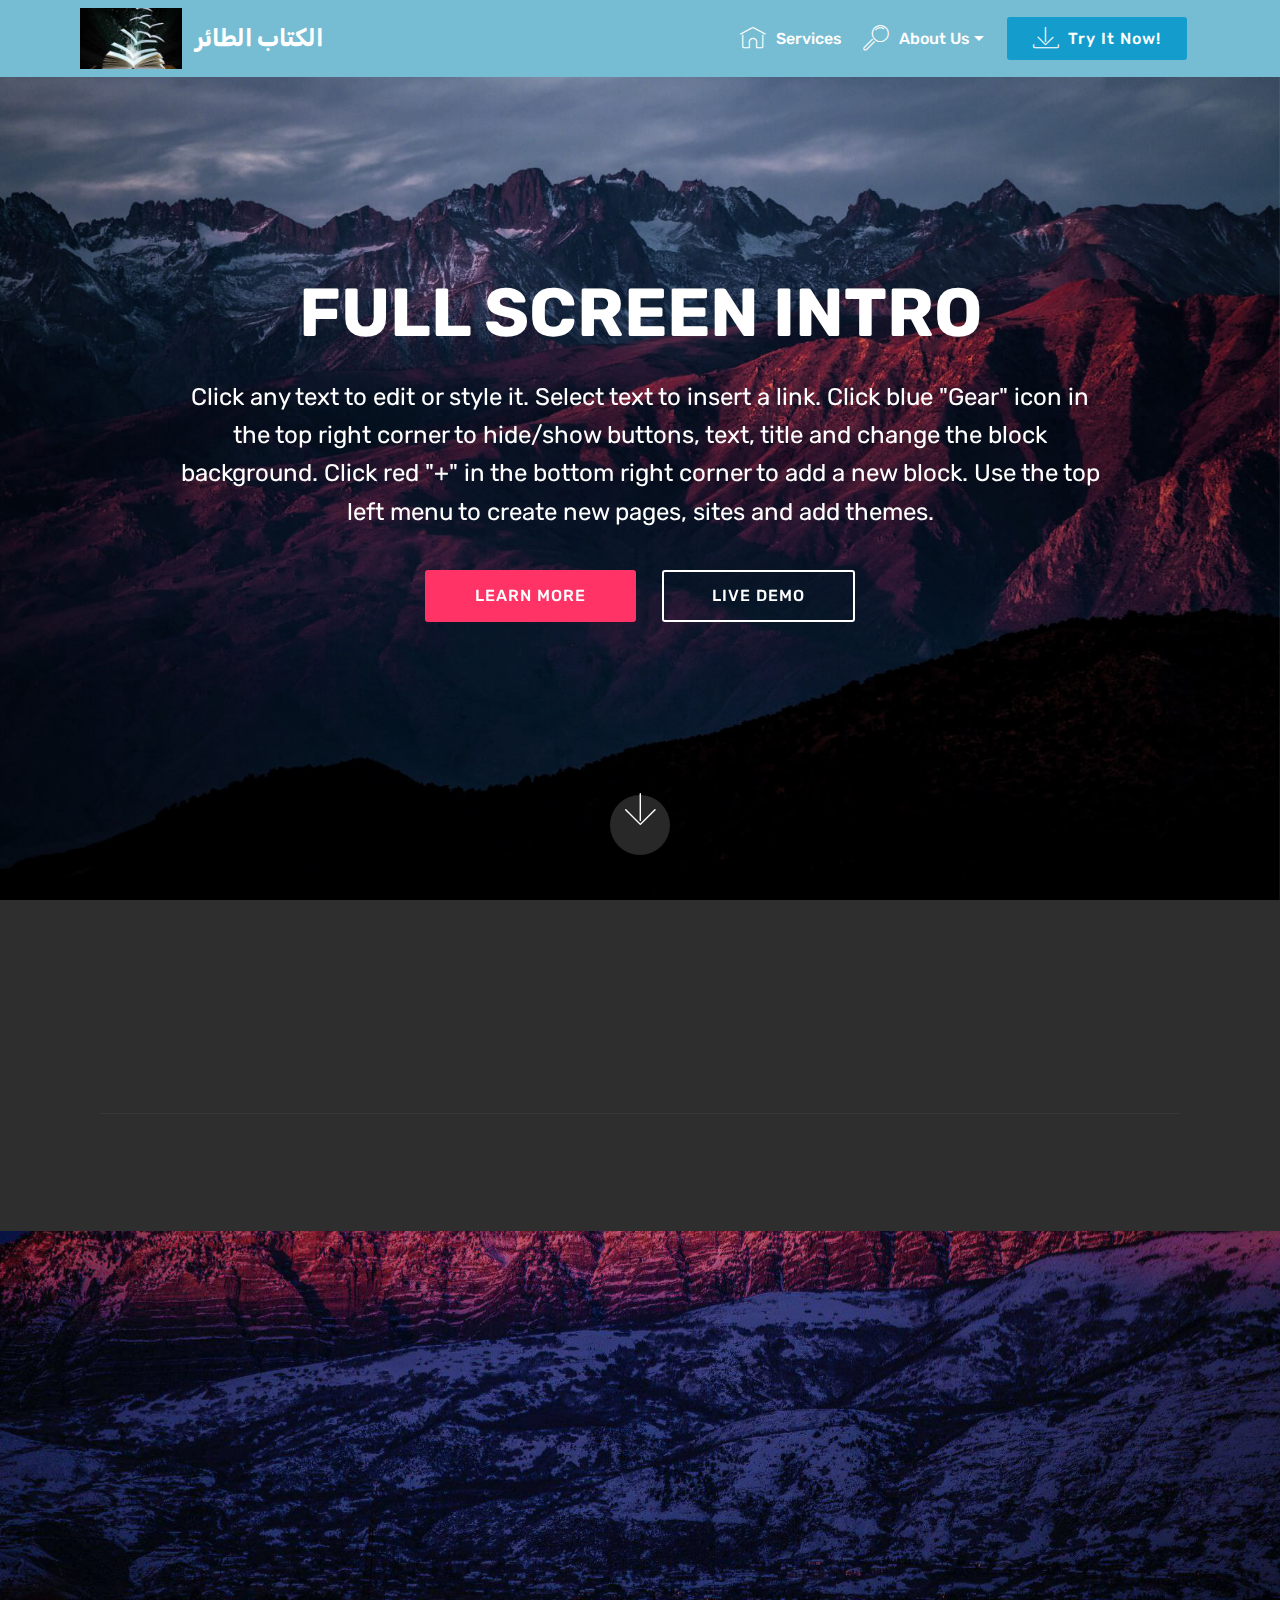
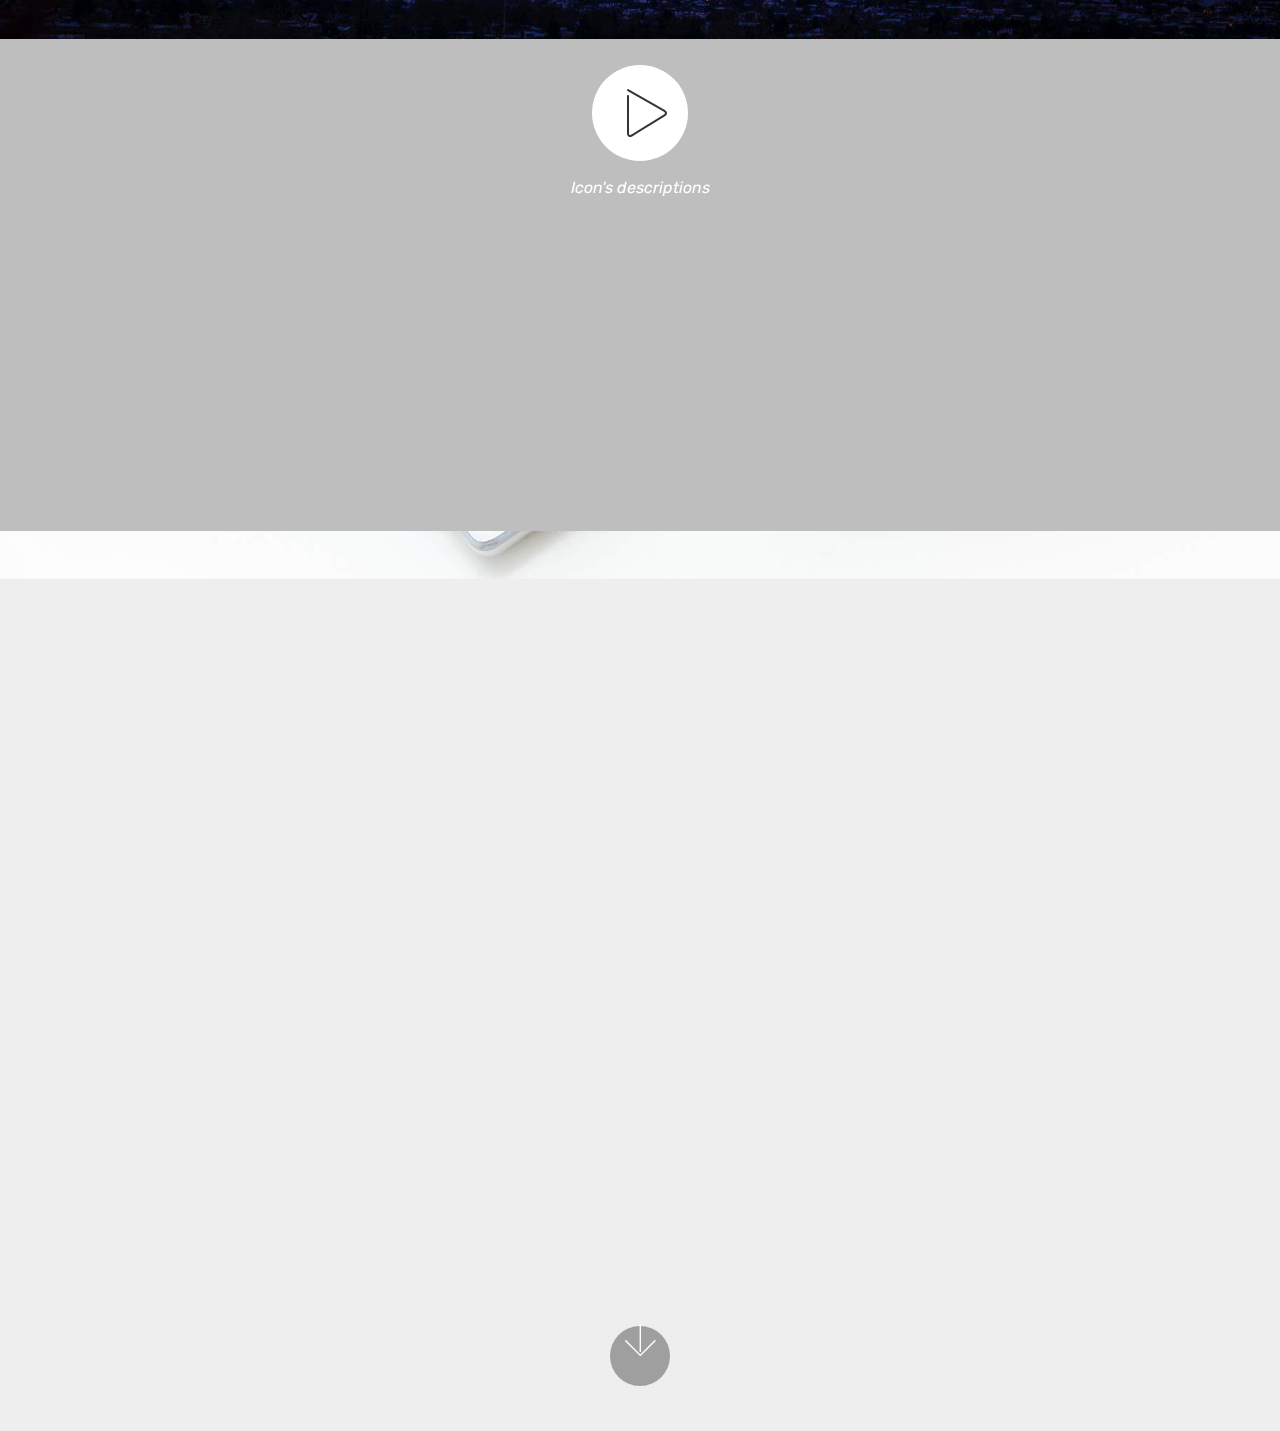
==== commit c3919501: "create github pages" ====
--- a/index.html
+++ b/index.html
@@ -6,7 +6,7 @@
   <meta http-equiv="X-UA-Compatible" content="IE=edge">
   <meta name="generator" content="Mobirise v4.8.10, mobirise.com">
   <meta name="viewport" content="width=device-width, initial-scale=1, minimum-scale=1">
-  <link rel="shortcut icon" href="assets/images/kotoube-1.jpg" type="image/x-icon">
+  <link rel="shortcut icon" href="assets/images/kotoube-162x97.jpg" type="image/x-icon">
   <meta name="description" content="">
   <title>Home</title>
   <link rel="stylesheet" href="assets/web/assets/mobirise-icons/mobirise-icons.css">
@@ -15,8 +15,9 @@
   <link rel="stylesheet" href="assets/bootstrap/css/bootstrap.min.css">
   <link rel="stylesheet" href="assets/bootstrap/css/bootstrap-grid.min.css">
   <link rel="stylesheet" href="assets/bootstrap/css/bootstrap-reboot.min.css">
+  <link rel="stylesheet" href="assets/socicon/css/styles.css">
+  <link rel="stylesheet" href="assets/animatecss/animate.min.css">
   <link rel="stylesheet" href="assets/dropdown/css/style.css">
-  <link rel="stylesheet" href="assets/socicon/css/styles.css">
   <link rel="stylesheet" href="assets/theme/css/style.css">
   <link rel="stylesheet" href="assets/mobirise/css/mbr-additional.css" type="text/css">
   
@@ -48,22 +49,27 @@
             </div>
         </div>
         <div class="collapse navbar-collapse" id="navbarSupportedContent">
-            <ul class="navbar-nav nav-dropdown nav-right" data-app-modern-menu="true"><li class="nav-item">
-                    <a class="nav-link link text-white display-5" href="https://mobirise.com">
+            <ul class="navbar-nav nav-dropdown" data-app-modern-menu="true"><li class="nav-item">
+                    <a class="nav-link link text-white display-4" href="https://mobirise.com">
                         <span class="mbri-home mbr-iconfont mbr-iconfont-btn"></span>
-                        خدمات
+                        Services
                     </a>
                 </li>
                 <li class="nav-item dropdown open">
-                    <a class="nav-link link text-white dropdown-toggle display-5" href="https://mobirise.com" aria-expanded="true" data-toggle="dropdown-submenu">
-                        <span class="mbri-search mbr-iconfont mbr-iconfont-btn"></span>معلومات عنا</a><div class="dropdown-menu"><a class="text-white dropdown-item display-5" href="https://mobirise.com" aria-expanded="false">New Item</a></div>
+                    <a class="nav-link link text-white dropdown-toggle display-4" href="https://mobirise.com" aria-expanded="true" data-toggle="dropdown-submenu">
+                        <span class="mbri-search mbr-iconfont mbr-iconfont-btn"></span>
+                        About Us
+                    </a><div class="dropdown-menu"><a class="text-white dropdown-item display-4" href="https://mobirise.com" aria-expanded="false">New Item</a></div>
                 </li></ul>
-            
+            <div class="navbar-buttons mbr-section-btn"><a class="btn btn-sm btn-primary display-4" href="https://mobirise.com">
+                    <span class="mbri-save mbr-iconfont mbr-iconfont-btn "></span>
+                    Try It Now!
+                </a></div>
         </div>
     </nav>
 </section>
 
-<section class="engine"><a href="https://mobirise.info/n">simple website templates</a></section><section class="cid-qTkA127IK8 mbr-fullscreen mbr-parallax-background" id="header2-1">
+<section class="engine"><a href="https://mobirise.info/y">html site templates</a></section><section class="cid-qTkA127IK8 mbr-fullscreen mbr-parallax-background" id="header2-1">
 
     
 
@@ -269,12 +275,14 @@
   <script src="assets/tether/tether.min.js"></script>
   <script src="assets/bootstrap/js/bootstrap.min.js"></script>
   <script src="assets/smoothscroll/smooth-scroll.js"></script>
-  <script src="assets/dropdown/js/script.min.js"></script>
   <script src="assets/touchswipe/jquery.touch-swipe.min.js"></script>
+  <script src="assets/viewportchecker/jquery.viewportchecker.js"></script>
   <script src="assets/parallax/jarallax.min.js"></script>
   <script src="assets/playervimeo/vimeo_player.js"></script>
+  <script src="assets/dropdown/js/script.min.js"></script>
   <script src="assets/theme/js/script.js"></script>
   
   
-</body>
+  <input name="animation" type="hidden">
+  </body>
 </html>--- a/assets/mobirise/css/mbr-additional.css
+++ b/assets/mobirise/css/mbr-additional.css
@@ -531,20 +531,9 @@
 .alert-danger {
   background-color: #b1a374;
 }
-.mbr-section-btn a.btn:not(.btn-form) {
-  border-radius: 100px;
-}
 .mbr-section-btn a.btn:not(.btn-form):hover,
 .mbr-section-btn a.btn:not(.btn-form):focus {
   box-shadow: none !important;
-}
-.mbr-section-btn a.btn:not(.btn-form):hover,
-.mbr-section-btn a.btn:not(.btn-form):focus {
-  box-shadow: 0 10px 40px 0 rgba(0, 0, 0, 0.2) !important;
-  -webkit-box-shadow: 0 10px 40px 0 rgba(0, 0, 0, 0.2) !important;
-}
-.mbr-gallery-filter li a {
-  border-radius: 100px !important;
 }
 .mbr-gallery-filter li.active .btn {
   background-color: #149dcc;
@@ -553,9 +542,6 @@
 }
 .mbr-gallery-filter li.active .btn:focus {
   box-shadow: none;
-}
-.nav-tabs .nav-link {
-  border-radius: 100px !important;
 }
 .btn-form {
   border-radius: 0;
@@ -719,45 +705,6 @@
 /* Forms */
 .mbr-form .btn {
   margin: .4rem 0;
-}
-.mbr-form .input-group-btn a.btn {
-  border-radius: 100px !important;
-}
-.mbr-form .input-group-btn a.btn:hover {
-  box-shadow: 0 10px 40px 0 rgba(0, 0, 0, 0.2);
-}
-.mbr-form .input-group-btn button[type="submit"] {
-  border-radius: 100px !important;
-  padding: 1rem 3rem;
-}
-.mbr-form .input-group-btn button[type="submit"]:hover {
-  box-shadow: 0 10px 40px 0 rgba(0, 0, 0, 0.2);
-}
-.form2 .form-control {
-  border-top-left-radius: 100px;
-  border-bottom-left-radius: 100px;
-}
-.form2 .input-group-btn a.btn {
-  border-top-left-radius: 0 !important;
-  border-bottom-left-radius: 0 !important;
-}
-.form2 .input-group-btn button[type="submit"] {
-  border-top-left-radius: 0 !important;
-  border-bottom-left-radius: 0 !important;
-}
-.form3 input[type="email"] {
-  border-radius: 100px !important;
-}
-@media (max-width: 349px) {
-  .form2 input[type="email"] {
-    border-radius: 100px !important;
-  }
-  .form2 .input-group-btn a.btn {
-    border-radius: 100px !important;
-  }
-  .form2 .input-group-btn button[type="submit"] {
-    border-radius: 100px !important;
-  }
 }
 @media (max-width: 767px) {
   .btn {
@@ -803,39 +750,7 @@
 .mbr-footer .mbr-contacts li a:hover {
   color: #149dcc;
 }
-.footer3 input[type="email"],
-.footer4 input[type="email"] {
-  border-radius: 100px !important;
-}
-.footer3 .input-group-btn a.btn,
-.footer4 .input-group-btn a.btn {
-  border-radius: 100px !important;
-}
-.footer3 .input-group-btn button[type="submit"],
-.footer4 .input-group-btn button[type="submit"] {
-  border-radius: 100px !important;
-}
 /* Headers*/
-.header13 .form-inline input[type="email"],
-.header14 .form-inline input[type="email"] {
-  border-radius: 100px;
-}
-.header13 .form-inline input[type="text"],
-.header14 .form-inline input[type="text"] {
-  border-radius: 100px;
-}
-.header13 .form-inline input[type="tel"],
-.header14 .form-inline input[type="tel"] {
-  border-radius: 100px;
-}
-.header13 .form-inline a.btn,
-.header14 .form-inline a.btn {
-  border-radius: 100px;
-}
-.header13 .form-inline button,
-.header14 .form-inline button {
-  border-radius: 100px !important;
-}
 .offset-1 {
   margin-left: 8.33333%;
 }
@@ -1608,10 +1523,6 @@
 .cid-qTkzRZLJNu .collapsed .navbar-collapse.show .navbar-nav .nav-item {
   clear: both;
 }
-.cid-qTkzRZLJNu .collapsed .navbar-collapse.collapsing .navbar-nav .nav-item:last-child,
-.cid-qTkzRZLJNu .collapsed .navbar-collapse.show .navbar-nav .nav-item:last-child {
-  margin-bottom: 1rem;
-}
 .cid-qTkzRZLJNu .collapsed .navbar-collapse.collapsing .navbar-buttons,
 .cid-qTkzRZLJNu .collapsed .navbar-collapse.show .navbar-buttons {
   text-align: center;
@@ -1706,10 +1617,6 @@
   .cid-qTkzRZLJNu .navbar-collapse.show .navbar-nav .nav-item {
     clear: both;
   }
-  .cid-qTkzRZLJNu .navbar-collapse.collapsing .navbar-nav .nav-item:last-child,
-  .cid-qTkzRZLJNu .navbar-collapse.show .navbar-nav .nav-item:last-child {
-    margin-bottom: 1rem;
-  }
   .cid-qTkzRZLJNu .navbar-collapse.collapsing .navbar-buttons,
   .cid-qTkzRZLJNu .navbar-collapse.show .navbar-buttons {
     text-align: center;
@@ -2152,10 +2059,6 @@
 .cid-qTkzRZLJNu .collapsed .navbar-collapse.show .navbar-nav .nav-item {
   clear: both;
 }
-.cid-qTkzRZLJNu .collapsed .navbar-collapse.collapsing .navbar-nav .nav-item:last-child,
-.cid-qTkzRZLJNu .collapsed .navbar-collapse.show .navbar-nav .nav-item:last-child {
-  margin-bottom: 1rem;
-}
 .cid-qTkzRZLJNu .collapsed .navbar-collapse.collapsing .navbar-buttons,
 .cid-qTkzRZLJNu .collapsed .navbar-collapse.show .navbar-buttons {
   text-align: center;
@@ -2250,10 +2153,6 @@
   .cid-qTkzRZLJNu .navbar-collapse.show .navbar-nav .nav-item {
     clear: both;
   }
-  .cid-qTkzRZLJNu .navbar-collapse.collapsing .navbar-nav .nav-item:last-child,
-  .cid-qTkzRZLJNu .navbar-collapse.show .navbar-nav .nav-item:last-child {
-    margin-bottom: 1rem;
-  }
   .cid-qTkzRZLJNu .navbar-collapse.collapsing .navbar-buttons,
   .cid-qTkzRZLJNu .navbar-collapse.show .navbar-buttons {
     text-align: center;
@@ -2701,10 +2600,6 @@
 .cid-qTkzRZLJNu .collapsed .navbar-collapse.show .navbar-nav .nav-item {
   clear: both;
 }
-.cid-qTkzRZLJNu .collapsed .navbar-collapse.collapsing .navbar-nav .nav-item:last-child,
-.cid-qTkzRZLJNu .collapsed .navbar-collapse.show .navbar-nav .nav-item:last-child {
-  margin-bottom: 1rem;
-}
 .cid-qTkzRZLJNu .collapsed .navbar-collapse.collapsing .navbar-buttons,
 .cid-qTkzRZLJNu .collapsed .navbar-collapse.show .navbar-buttons {
   text-align: center;
@@ -2799,10 +2694,6 @@
   .cid-qTkzRZLJNu .navbar-collapse.show .navbar-nav .nav-item {
     clear: both;
   }
-  .cid-qTkzRZLJNu .navbar-collapse.collapsing .navbar-nav .nav-item:last-child,
-  .cid-qTkzRZLJNu .navbar-collapse.show .navbar-nav .nav-item:last-child {
-    margin-bottom: 1rem;
-  }
   .cid-qTkzRZLJNu .navbar-collapse.collapsing .navbar-buttons,
   .cid-qTkzRZLJNu .navbar-collapse.show .navbar-buttons {
     text-align: center;
@@ -2980,6 +2871,528 @@
 .cid-reAmkYMGJt .google-map[data-state="loading"] [data-state-details] {
   display: none;
 }
+.cid-reBd0SLIEt .navbar {
+  padding: .5rem 0;
+  background: #76bcd3;
+  transition: none;
+  min-height: 77px;
+}
+.cid-reBd0SLIEt .navbar-dropdown.bg-color.transparent.opened {
+  background: #76bcd3;
+}
+.cid-reBd0SLIEt a {
+  font-style: normal;
+}
+.cid-reBd0SLIEt .nav-item span {
+  padding-right: 0.4em;
+  line-height: 0.5em;
+  vertical-align: text-bottom;
+  position: relative;
+  text-decoration: none;
+}
+.cid-reBd0SLIEt .nav-item a {
+  display: flex;
+  align-items: center;
+  justify-content: center;
+  padding: 0.7rem 0 !important;
+  margin: 0rem .65rem !important;
+}
+.cid-reBd0SLIEt .nav-item:focus,
+.cid-reBd0SLIEt .nav-link:focus {
+  outline: none;
+}
+.cid-reBd0SLIEt .btn {
+  padding: 0.4rem 1.5rem;
+  display: inline-flex;
+  align-items: center;
+}
+.cid-reBd0SLIEt .btn .mbr-iconfont {
+  font-size: 1.6rem;
+}
+.cid-reBd0SLIEt .menu-logo {
+  margin-right: auto;
+}
+.cid-reBd0SLIEt .menu-logo .navbar-brand {
+  display: flex;
+  margin-left: 5rem;
+  padding: 0;
+  transition: padding .2s;
+  min-height: 3.8rem;
+  align-items: center;
+}
+.cid-reBd0SLIEt .menu-logo .navbar-brand .navbar-caption-wrap {
+  display: -webkit-flex;
+  -webkit-align-items: center;
+  align-items: center;
+  word-break: break-word;
+  min-width: 7rem;
+  margin: .3rem 0;
+}
+.cid-reBd0SLIEt .menu-logo .navbar-brand .navbar-caption-wrap .navbar-caption {
+  line-height: 1.2rem !important;
+  padding-right: 2rem;
+}
+.cid-reBd0SLIEt .menu-logo .navbar-brand .navbar-logo {
+  font-size: 4rem;
+  transition: font-size 0.25s;
+}
+.cid-reBd0SLIEt .menu-logo .navbar-brand .navbar-logo img {
+  display: flex;
+}
+.cid-reBd0SLIEt .menu-logo .navbar-brand .navbar-logo .mbr-iconfont {
+  transition: font-size 0.25s;
+}
+.cid-reBd0SLIEt .navbar-toggleable-sm .navbar-collapse {
+  justify-content: flex-end;
+  -webkit-justify-content: flex-end;
+  padding-right: 5rem;
+  width: auto;
+}
+.cid-reBd0SLIEt .navbar-toggleable-sm .navbar-collapse .navbar-nav {
+  flex-wrap: wrap;
+  -webkit-flex-wrap: wrap;
+  padding-left: 0;
+}
+.cid-reBd0SLIEt .navbar-toggleable-sm .navbar-collapse .navbar-nav .nav-item {
+  -webkit-align-self: center;
+  align-self: center;
+}
+.cid-reBd0SLIEt .navbar-toggleable-sm .navbar-collapse .navbar-buttons {
+  padding-left: 0;
+  padding-bottom: 0;
+}
+.cid-reBd0SLIEt .dropdown .dropdown-menu {
+  background: #76bcd3;
+  display: none;
+  position: absolute;
+  min-width: 5rem;
+  padding-top: 1.4rem;
+  padding-bottom: 1.4rem;
+  text-align: left;
+}
+.cid-reBd0SLIEt .dropdown .dropdown-menu .dropdown-item {
+  width: auto;
+  padding: 0.235em 1.5385em 0.235em 1.5385em !important;
+}
+.cid-reBd0SLIEt .dropdown .dropdown-menu .dropdown-item::after {
+  right: 0.5rem;
+}
+.cid-reBd0SLIEt .dropdown .dropdown-menu .dropdown-submenu {
+  margin: 0;
+}
+.cid-reBd0SLIEt .dropdown.open > .dropdown-menu {
+  display: block;
+}
+.cid-reBd0SLIEt .navbar-toggleable-sm.opened:after {
+  position: absolute;
+  width: 100vw;
+  height: 100vh;
+  content: '';
+  background-color: rgba(0, 0, 0, 0.1);
+  left: 0;
+  bottom: 0;
+  transform: translateY(100%);
+  -webkit-transform: translateY(100%);
+  z-index: 1000;
+}
+.cid-reBd0SLIEt .navbar.navbar-short {
+  min-height: 60px;
+  transition: all .2s;
+}
+.cid-reBd0SLIEt .navbar.navbar-short .navbar-toggler-right {
+  top: 20px;
+}
+.cid-reBd0SLIEt .navbar.navbar-short .navbar-logo a {
+  font-size: 2.5rem !important;
+  line-height: 2.5rem;
+  transition: font-size 0.25s;
+}
+.cid-reBd0SLIEt .navbar.navbar-short .navbar-logo a .mbr-iconfont {
+  font-size: 2.5rem !important;
+}
+.cid-reBd0SLIEt .navbar.navbar-short .navbar-logo a img {
+  height: 3rem !important;
+}
+.cid-reBd0SLIEt .navbar.navbar-short .navbar-brand {
+  min-height: 3rem;
+}
+.cid-reBd0SLIEt button.navbar-toggler {
+  width: 31px;
+  height: 18px;
+  cursor: pointer;
+  transition: all .2s;
+  top: 1.5rem;
+  right: 1rem;
+}
+.cid-reBd0SLIEt button.navbar-toggler:focus {
+  outline: none;
+}
+.cid-reBd0SLIEt button.navbar-toggler .hamburger span {
+  position: absolute;
+  right: 0;
+  width: 30px;
+  height: 2px;
+  border-right: 5px;
+  background-color: #ffffff;
+}
+.cid-reBd0SLIEt button.navbar-toggler .hamburger span:nth-child(1) {
+  top: 0;
+  transition: all .2s;
+}
+.cid-reBd0SLIEt button.navbar-toggler .hamburger span:nth-child(2) {
+  top: 8px;
+  transition: all .15s;
+}
+.cid-reBd0SLIEt button.navbar-toggler .hamburger span:nth-child(3) {
+  top: 8px;
+  transition: all .15s;
+}
+.cid-reBd0SLIEt button.navbar-toggler .hamburger span:nth-child(4) {
+  top: 16px;
+  transition: all .2s;
+}
+.cid-reBd0SLIEt nav.opened .hamburger span:nth-child(1) {
+  top: 8px;
+  width: 0;
+  opacity: 0;
+  right: 50%;
+  transition: all .2s;
+}
+.cid-reBd0SLIEt nav.opened .hamburger span:nth-child(2) {
+  -webkit-transform: rotate(45deg);
+  transform: rotate(45deg);
+  transition: all .25s;
+}
+.cid-reBd0SLIEt nav.opened .hamburger span:nth-child(3) {
+  -webkit-transform: rotate(-45deg);
+  transform: rotate(-45deg);
+  transition: all .25s;
+}
+.cid-reBd0SLIEt nav.opened .hamburger span:nth-child(4) {
+  top: 8px;
+  width: 0;
+  opacity: 0;
+  right: 50%;
+  transition: all .2s;
+}
+.cid-reBd0SLIEt .collapsed.navbar-expand {
+  flex-direction: column;
+}
+.cid-reBd0SLIEt .collapsed .btn {
+  display: flex;
+}
+.cid-reBd0SLIEt .collapsed .navbar-collapse {
+  display: none !important;
+  padding-right: 0 !important;
+}
+.cid-reBd0SLIEt .collapsed .navbar-collapse.collapsing,
+.cid-reBd0SLIEt .collapsed .navbar-collapse.show {
+  display: block !important;
+}
+.cid-reBd0SLIEt .collapsed .navbar-collapse.collapsing .navbar-nav,
+.cid-reBd0SLIEt .collapsed .navbar-collapse.show .navbar-nav {
+  display: block;
+  text-align: center;
+}
+.cid-reBd0SLIEt .collapsed .navbar-collapse.collapsing .navbar-nav .nav-item,
+.cid-reBd0SLIEt .collapsed .navbar-collapse.show .navbar-nav .nav-item {
+  clear: both;
+}
+.cid-reBd0SLIEt .collapsed .navbar-collapse.collapsing .navbar-buttons,
+.cid-reBd0SLIEt .collapsed .navbar-collapse.show .navbar-buttons {
+  text-align: center;
+}
+.cid-reBd0SLIEt .collapsed .navbar-collapse.collapsing .navbar-buttons:last-child,
+.cid-reBd0SLIEt .collapsed .navbar-collapse.show .navbar-buttons:last-child {
+  margin-bottom: 1rem;
+}
+.cid-reBd0SLIEt .collapsed button.navbar-toggler {
+  display: block;
+}
+.cid-reBd0SLIEt .collapsed .navbar-brand {
+  margin-left: 1rem !important;
+}
+.cid-reBd0SLIEt .collapsed .navbar-toggleable-sm {
+  flex-direction: column;
+  -webkit-flex-direction: column;
+}
+.cid-reBd0SLIEt .collapsed .dropdown .dropdown-menu {
+  width: 100%;
+  text-align: center;
+  position: relative;
+  opacity: 0;
+  display: block;
+  height: 0;
+  visibility: hidden;
+  padding: 0;
+  transition-duration: .5s;
+  transition-property: opacity,padding,height;
+}
+.cid-reBd0SLIEt .collapsed .dropdown.open > .dropdown-menu {
+  position: relative;
+  opacity: 1;
+  height: auto;
+  padding: 1.4rem 0;
+  visibility: visible;
+}
+.cid-reBd0SLIEt .collapsed .dropdown .dropdown-submenu {
+  left: 0;
+  text-align: center;
+  width: 100%;
+}
+.cid-reBd0SLIEt .collapsed .dropdown .dropdown-toggle[data-toggle="dropdown-submenu"]::after {
+  margin-top: 0;
+  position: inherit;
+  right: 0;
+  top: 50%;
+  display: inline-block;
+  width: 0;
+  height: 0;
+  margin-left: .3em;
+  vertical-align: middle;
+  content: "";
+  border-top: .30em solid;
+  border-right: .30em solid transparent;
+  border-left: .30em solid transparent;
+}
+@media (max-width: 991px) {
+  .cid-reBd0SLIEt .navbar-expand {
+    flex-direction: column;
+  }
+  .cid-reBd0SLIEt img {
+    height: 3.8rem !important;
+  }
+  .cid-reBd0SLIEt .btn {
+    display: flex;
+  }
+  .cid-reBd0SLIEt button.navbar-toggler {
+    display: block;
+  }
+  .cid-reBd0SLIEt .navbar-brand {
+    margin-left: 1rem !important;
+  }
+  .cid-reBd0SLIEt .navbar-toggleable-sm {
+    flex-direction: column;
+    -webkit-flex-direction: column;
+  }
+  .cid-reBd0SLIEt .navbar-collapse {
+    display: none !important;
+    padding-right: 0 !important;
+  }
+  .cid-reBd0SLIEt .navbar-collapse.collapsing,
+  .cid-reBd0SLIEt .navbar-collapse.show {
+    display: block !important;
+  }
+  .cid-reBd0SLIEt .navbar-collapse.collapsing .navbar-nav,
+  .cid-reBd0SLIEt .navbar-collapse.show .navbar-nav {
+    display: block;
+    text-align: center;
+  }
+  .cid-reBd0SLIEt .navbar-collapse.collapsing .navbar-nav .nav-item,
+  .cid-reBd0SLIEt .navbar-collapse.show .navbar-nav .nav-item {
+    clear: both;
+  }
+  .cid-reBd0SLIEt .navbar-collapse.collapsing .navbar-buttons,
+  .cid-reBd0SLIEt .navbar-collapse.show .navbar-buttons {
+    text-align: center;
+  }
+  .cid-reBd0SLIEt .navbar-collapse.collapsing .navbar-buttons:last-child,
+  .cid-reBd0SLIEt .navbar-collapse.show .navbar-buttons:last-child {
+    margin-bottom: 1rem;
+  }
+  .cid-reBd0SLIEt .dropdown .dropdown-menu {
+    width: 100%;
+    text-align: center;
+    position: relative;
+    opacity: 0;
+    display: block;
+    height: 0;
+    visibility: hidden;
+    padding: 0;
+    transition-duration: .5s;
+    transition-property: opacity,padding,height;
+  }
+  .cid-reBd0SLIEt .dropdown.open > .dropdown-menu {
+    position: relative;
+    opacity: 1;
+    height: auto;
+    padding: 1.4rem 0;
+    visibility: visible;
+  }
+  .cid-reBd0SLIEt .dropdown .dropdown-submenu {
+    left: 0;
+    text-align: center;
+    width: 100%;
+  }
+  .cid-reBd0SLIEt .dropdown .dropdown-toggle[data-toggle="dropdown-submenu"]::after {
+    margin-top: 0;
+    position: inherit;
+    right: 0;
+    top: 50%;
+    display: inline-block;
+    width: 0;
+    height: 0;
+    margin-left: .3em;
+    vertical-align: middle;
+    content: "";
+    border-top: .30em solid;
+    border-right: .30em solid transparent;
+    border-left: .30em solid transparent;
+  }
+}
+@media (min-width: 767px) {
+  .cid-reBd0SLIEt .menu-logo {
+    flex-shrink: 0;
+  }
+}
+.cid-reBd0SLIEt .navbar-collapse {
+  flex-basis: auto;
+}
+.cid-reBd0SLIEt .nav-link:hover,
+.cid-reBd0SLIEt .dropdown-item:hover {
+  color: #c1c1c1 !important;
+}
+.cid-reBd0Ua67Q {
+  background-image: url("../../../assets/images/jumbotron.jpg");
+}
+.cid-reBd0VsLmp {
+  padding-top: 60px;
+  padding-bottom: 60px;
+  background-color: #2e2e2e;
+}
+@media (max-width: 767px) {
+  .cid-reBd0VsLmp .content {
+    text-align: center;
+  }
+  .cid-reBd0VsLmp .content > div:not(:last-child) {
+    margin-bottom: 2rem;
+  }
+}
+@media (max-width: 767px) {
+  .cid-reBd0VsLmp .media-wrap {
+    margin-bottom: 1rem;
+  }
+}
+.cid-reBd0VsLmp .media-wrap .mbr-iconfont-logo {
+  font-size: 7.5rem;
+  color: #f36;
+}
+.cid-reBd0VsLmp .media-wrap img {
+  height: 6rem;
+}
+@media (max-width: 767px) {
+  .cid-reBd0VsLmp .footer-lower .copyright {
+    margin-bottom: 1rem;
+    text-align: center;
+  }
+}
+.cid-reBd0VsLmp .footer-lower hr {
+  margin: 1rem 0;
+  border-color: #fff;
+  opacity: .05;
+}
+.cid-reBd0VsLmp .footer-lower .social-list {
+  padding-left: 0;
+  margin-bottom: 0;
+  list-style: none;
+  display: flex;
+  flex-wrap: wrap;
+  justify-content: flex-end;
+  -webkit-justify-content: flex-end;
+}
+.cid-reBd0VsLmp .footer-lower .social-list .mbr-iconfont-social {
+  font-size: 1.3rem;
+  color: #fff;
+}
+.cid-reBd0VsLmp .footer-lower .social-list .soc-item {
+  margin: 0 .5rem;
+}
+.cid-reBd0VsLmp .footer-lower .social-list a {
+  margin: 0;
+  opacity: .5;
+  -webkit-transition: .2s linear;
+  transition: .2s linear;
+}
+.cid-reBd0VsLmp .footer-lower .social-list a:hover {
+  opacity: 1;
+}
+@media (max-width: 767px) {
+  .cid-reBd0VsLmp .footer-lower .social-list {
+    justify-content: center;
+    -webkit-justify-content: center;
+  }
+}
+.cid-reBd0WRKeJ {
+  background-image: url("../../../assets/images/background6.jpg");
+}
+.cid-reBd0WRKeJ .mbr-media span {
+  font-size: 48px;
+  cursor: pointer;
+  background-color: #ffffff;
+  border-radius: 50%;
+  width: 6rem;
+  height: 6rem;
+  line-height: 6rem;
+  position: relative;
+  display: inline-block;
+  transition: all 0.25s;
+  color: #353535;
+}
+.cid-reBd0WRKeJ .mbr-media span.mbri-play:before {
+  position: absolute;
+  left: 50%;
+  -webkit-transform: translateX(-35%);
+  -moz-transform: translateX(-35%);
+  -ms-transform: translateX(-35%);
+  -o-transform: translateX(-35%);
+  transform: translateX(-35%);
+}
+.cid-reBd0WRKeJ .modalWindow {
+  position: fixed;
+  z-index: 5000;
+  left: 0;
+  top: 0;
+  background-color: rgba(61, 61, 61, 0.65);
+  width: 100%;
+  height: 100%;
+}
+.cid-reBd0WRKeJ .modalWindow .modalWindow-container {
+  display: table-cell;
+  vertical-align: middle;
+}
+.cid-reBd0WRKeJ .modalWindow .modalWindow-video {
+  height: calc(44.9943757vw);
+  width: 80vw;
+  margin: 0 auto;
+}
+.cid-reBd0WRKeJ a.close {
+  position: absolute;
+  right: 4vw;
+  top: 4vh;
+  color: #ffffff;
+  z-index: 5000000;
+  font-size: 37px;
+  background: #000;
+  padding: 20px;
+  border-radius: 50%;
+}
+.cid-reBd0WRKeJ a.close:hover {
+  color: #ffffff;
+}
+.cid-reBd0YoIn5 {
+  background-image: url("../../../assets/images/background1.jpg");
+}
+.cid-reBd0YoIn5 h1 {
+  color: #616161;
+}
+.cid-reBd0YoIn5 h2,
+.cid-reBd0YoIn5 h3,
+.cid-reBd0YoIn5 p {
+  color: #767676;
+}
+.cid-reBd0YoIn5 .mbr-section-subtitle {
+  font-style: italic;
+}
 .cid-reAulBhVOU {
   background-image: url("../../../assets/images/mbr-2-1920x1078.jpg");
 }
@@ -3002,33 +3415,6 @@
 }
 .cid-reAy9KuX3S .card-wrapper {
   height: 100%;
-}
-.cid-reGThdyQpl {
-  padding-top: 120px;
-  padding-bottom: 45px;
-  background-color: #ffffff;
-}
-.cid-reGThdyQpl .title {
-  margin-bottom: 2rem;
-}
-.cid-reGThdyQpl .mbr-section-subtitle {
-  color: #767676;
-}
-.cid-reGThdyQpl a:not([href]):not([tabindex]) {
-  color: #fff;
-  border-radius: 3px;
-}
-.cid-reGThdyQpl a.btn-white:not([href]):not([tabindex]) {
-  color: #333;
-}
-.cid-reGThdyQpl .multi-horizontal {
-  flex-grow: 1;
-  -webkit-flex-grow: 1;
-  max-width: 100%;
-}
-.cid-reGThdyQpl .input-group-btn {
-  display: block;
-  text-align: center;
 }
 .cid-qTkzRZLJNu .navbar {
   padding: .5rem 0;
@@ -3256,10 +3642,6 @@
 .cid-qTkzRZLJNu .collapsed .navbar-collapse.collapsing .navbar-nav .nav-item,
 .cid-qTkzRZLJNu .collapsed .navbar-collapse.show .navbar-nav .nav-item {
   clear: both;
-}
-.cid-qTkzRZLJNu .collapsed .navbar-collapse.collapsing .navbar-nav .nav-item:last-child,
-.cid-qTkzRZLJNu .collapsed .navbar-collapse.show .navbar-nav .nav-item:last-child {
-  margin-bottom: 1rem;
 }
 .cid-qTkzRZLJNu .collapsed .navbar-collapse.collapsing .navbar-buttons,
 .cid-qTkzRZLJNu .collapsed .navbar-collapse.show .navbar-buttons {
@@ -3355,10 +3737,6 @@
   .cid-qTkzRZLJNu .navbar-collapse.show .navbar-nav .nav-item {
     clear: both;
   }
-  .cid-qTkzRZLJNu .navbar-collapse.collapsing .navbar-nav .nav-item:last-child,
-  .cid-qTkzRZLJNu .navbar-collapse.show .navbar-nav .nav-item:last-child {
-    margin-bottom: 1rem;
-  }
   .cid-qTkzRZLJNu .navbar-collapse.collapsing .navbar-buttons,
   .cid-qTkzRZLJNu .navbar-collapse.show .navbar-buttons {
     text-align: center;
@@ -3420,8 +3798,8 @@
   color: #c1c1c1 !important;
 }
 .cid-reArmOkB43 {
-  padding-top: 30px;
-  padding-bottom: 15px;
+  padding-top: 90px;
+  padding-bottom: 90px;
   background: linear-gradient(0deg, #7fdbfd, #6670a9);
 }
 .cid-reArmOkB43 .mbr-iconfont-social {
@@ -3432,8 +3810,8 @@
   text-decoration: none;
 }
 .cid-reArhCqI2q {
-  padding-top: 75px;
-  padding-bottom: 30px;
+  padding-top: 45px;
+  padding-bottom: 45px;
   background-color: #2e2e2e;
 }
 @media (max-width: 767px) {
@@ -3516,491 +3894,3 @@
 .cid-reArhCqI2q .google-map[data-state="loading"] [data-state-details] {
   display: none;
 }
-.cid-qTkzRZLJNu .navbar {
-  padding: .5rem 0;
-  background: #76bcd3;
-  transition: none;
-  min-height: 77px;
-}
-.cid-qTkzRZLJNu .navbar-dropdown.bg-color.transparent.opened {
-  background: #76bcd3;
-}
-.cid-qTkzRZLJNu a {
-  font-style: normal;
-}
-.cid-qTkzRZLJNu .nav-item span {
-  padding-right: 0.4em;
-  line-height: 0.5em;
-  vertical-align: text-bottom;
-  position: relative;
-  text-decoration: none;
-}
-.cid-qTkzRZLJNu .nav-item a {
-  display: flex;
-  align-items: center;
-  justify-content: center;
-  padding: 0.7rem 0 !important;
-  margin: 0rem .65rem !important;
-}
-.cid-qTkzRZLJNu .nav-item:focus,
-.cid-qTkzRZLJNu .nav-link:focus {
-  outline: none;
-}
-.cid-qTkzRZLJNu .btn {
-  padding: 0.4rem 1.5rem;
-  display: inline-flex;
-  align-items: center;
-}
-.cid-qTkzRZLJNu .btn .mbr-iconfont {
-  font-size: 1.6rem;
-}
-.cid-qTkzRZLJNu .menu-logo {
-  margin-right: auto;
-}
-.cid-qTkzRZLJNu .menu-logo .navbar-brand {
-  display: flex;
-  margin-left: 5rem;
-  padding: 0;
-  transition: padding .2s;
-  min-height: 3.8rem;
-  align-items: center;
-}
-.cid-qTkzRZLJNu .menu-logo .navbar-brand .navbar-caption-wrap {
-  display: -webkit-flex;
-  -webkit-align-items: center;
-  align-items: center;
-  word-break: break-word;
-  min-width: 7rem;
-  margin: .3rem 0;
-}
-.cid-qTkzRZLJNu .menu-logo .navbar-brand .navbar-caption-wrap .navbar-caption {
-  line-height: 1.2rem !important;
-  padding-right: 2rem;
-}
-.cid-qTkzRZLJNu .menu-logo .navbar-brand .navbar-logo {
-  font-size: 4rem;
-  transition: font-size 0.25s;
-}
-.cid-qTkzRZLJNu .menu-logo .navbar-brand .navbar-logo img {
-  display: flex;
-}
-.cid-qTkzRZLJNu .menu-logo .navbar-brand .navbar-logo .mbr-iconfont {
-  transition: font-size 0.25s;
-}
-.cid-qTkzRZLJNu .navbar-toggleable-sm .navbar-collapse {
-  justify-content: flex-end;
-  -webkit-justify-content: flex-end;
-  padding-right: 5rem;
-  width: auto;
-}
-.cid-qTkzRZLJNu .navbar-toggleable-sm .navbar-collapse .navbar-nav {
-  flex-wrap: wrap;
-  -webkit-flex-wrap: wrap;
-  padding-left: 0;
-}
-.cid-qTkzRZLJNu .navbar-toggleable-sm .navbar-collapse .navbar-nav .nav-item {
-  -webkit-align-self: center;
-  align-self: center;
-}
-.cid-qTkzRZLJNu .navbar-toggleable-sm .navbar-collapse .navbar-buttons {
-  padding-left: 0;
-  padding-bottom: 0;
-}
-.cid-qTkzRZLJNu .dropdown .dropdown-menu {
-  background: #76bcd3;
-  display: none;
-  position: absolute;
-  min-width: 5rem;
-  padding-top: 1.4rem;
-  padding-bottom: 1.4rem;
-  text-align: left;
-}
-.cid-qTkzRZLJNu .dropdown .dropdown-menu .dropdown-item {
-  width: auto;
-  padding: 0.235em 1.5385em 0.235em 1.5385em !important;
-}
-.cid-qTkzRZLJNu .dropdown .dropdown-menu .dropdown-item::after {
-  right: 0.5rem;
-}
-.cid-qTkzRZLJNu .dropdown .dropdown-menu .dropdown-submenu {
-  margin: 0;
-}
-.cid-qTkzRZLJNu .dropdown.open > .dropdown-menu {
-  display: block;
-}
-.cid-qTkzRZLJNu .navbar-toggleable-sm.opened:after {
-  position: absolute;
-  width: 100vw;
-  height: 100vh;
-  content: '';
-  background-color: rgba(0, 0, 0, 0.1);
-  left: 0;
-  bottom: 0;
-  transform: translateY(100%);
-  -webkit-transform: translateY(100%);
-  z-index: 1000;
-}
-.cid-qTkzRZLJNu .navbar.navbar-short {
-  min-height: 60px;
-  transition: all .2s;
-}
-.cid-qTkzRZLJNu .navbar.navbar-short .navbar-toggler-right {
-  top: 20px;
-}
-.cid-qTkzRZLJNu .navbar.navbar-short .navbar-logo a {
-  font-size: 2.5rem !important;
-  line-height: 2.5rem;
-  transition: font-size 0.25s;
-}
-.cid-qTkzRZLJNu .navbar.navbar-short .navbar-logo a .mbr-iconfont {
-  font-size: 2.5rem !important;
-}
-.cid-qTkzRZLJNu .navbar.navbar-short .navbar-logo a img {
-  height: 3rem !important;
-}
-.cid-qTkzRZLJNu .navbar.navbar-short .navbar-brand {
-  min-height: 3rem;
-}
-.cid-qTkzRZLJNu button.navbar-toggler {
-  width: 31px;
-  height: 18px;
-  cursor: pointer;
-  transition: all .2s;
-  top: 1.5rem;
-  right: 1rem;
-}
-.cid-qTkzRZLJNu button.navbar-toggler:focus {
-  outline: none;
-}
-.cid-qTkzRZLJNu button.navbar-toggler .hamburger span {
-  position: absolute;
-  right: 0;
-  width: 30px;
-  height: 2px;
-  border-right: 5px;
-  background-color: #ffffff;
-}
-.cid-qTkzRZLJNu button.navbar-toggler .hamburger span:nth-child(1) {
-  top: 0;
-  transition: all .2s;
-}
-.cid-qTkzRZLJNu button.navbar-toggler .hamburger span:nth-child(2) {
-  top: 8px;
-  transition: all .15s;
-}
-.cid-qTkzRZLJNu button.navbar-toggler .hamburger span:nth-child(3) {
-  top: 8px;
-  transition: all .15s;
-}
-.cid-qTkzRZLJNu button.navbar-toggler .hamburger span:nth-child(4) {
-  top: 16px;
-  transition: all .2s;
-}
-.cid-qTkzRZLJNu nav.opened .hamburger span:nth-child(1) {
-  top: 8px;
-  width: 0;
-  opacity: 0;
-  right: 50%;
-  transition: all .2s;
-}
-.cid-qTkzRZLJNu nav.opened .hamburger span:nth-child(2) {
-  -webkit-transform: rotate(45deg);
-  transform: rotate(45deg);
-  transition: all .25s;
-}
-.cid-qTkzRZLJNu nav.opened .hamburger span:nth-child(3) {
-  -webkit-transform: rotate(-45deg);
-  transform: rotate(-45deg);
-  transition: all .25s;
-}
-.cid-qTkzRZLJNu nav.opened .hamburger span:nth-child(4) {
-  top: 8px;
-  width: 0;
-  opacity: 0;
-  right: 50%;
-  transition: all .2s;
-}
-.cid-qTkzRZLJNu .collapsed.navbar-expand {
-  flex-direction: column;
-}
-.cid-qTkzRZLJNu .collapsed .btn {
-  display: flex;
-}
-.cid-qTkzRZLJNu .collapsed .navbar-collapse {
-  display: none !important;
-  padding-right: 0 !important;
-}
-.cid-qTkzRZLJNu .collapsed .navbar-collapse.collapsing,
-.cid-qTkzRZLJNu .collapsed .navbar-collapse.show {
-  display: block !important;
-}
-.cid-qTkzRZLJNu .collapsed .navbar-collapse.collapsing .navbar-nav,
-.cid-qTkzRZLJNu .collapsed .navbar-collapse.show .navbar-nav {
-  display: block;
-  text-align: center;
-}
-.cid-qTkzRZLJNu .collapsed .navbar-collapse.collapsing .navbar-nav .nav-item,
-.cid-qTkzRZLJNu .collapsed .navbar-collapse.show .navbar-nav .nav-item {
-  clear: both;
-}
-.cid-qTkzRZLJNu .collapsed .navbar-collapse.collapsing .navbar-nav .nav-item:last-child,
-.cid-qTkzRZLJNu .collapsed .navbar-collapse.show .navbar-nav .nav-item:last-child {
-  margin-bottom: 1rem;
-}
-.cid-qTkzRZLJNu .collapsed .navbar-collapse.collapsing .navbar-buttons,
-.cid-qTkzRZLJNu .collapsed .navbar-collapse.show .navbar-buttons {
-  text-align: center;
-}
-.cid-qTkzRZLJNu .collapsed .navbar-collapse.collapsing .navbar-buttons:last-child,
-.cid-qTkzRZLJNu .collapsed .navbar-collapse.show .navbar-buttons:last-child {
-  margin-bottom: 1rem;
-}
-.cid-qTkzRZLJNu .collapsed button.navbar-toggler {
-  display: block;
-}
-.cid-qTkzRZLJNu .collapsed .navbar-brand {
-  margin-left: 1rem !important;
-}
-.cid-qTkzRZLJNu .collapsed .navbar-toggleable-sm {
-  flex-direction: column;
-  -webkit-flex-direction: column;
-}
-.cid-qTkzRZLJNu .collapsed .dropdown .dropdown-menu {
-  width: 100%;
-  text-align: center;
-  position: relative;
-  opacity: 0;
-  display: block;
-  height: 0;
-  visibility: hidden;
-  padding: 0;
-  transition-duration: .5s;
-  transition-property: opacity,padding,height;
-}
-.cid-qTkzRZLJNu .collapsed .dropdown.open > .dropdown-menu {
-  position: relative;
-  opacity: 1;
-  height: auto;
-  padding: 1.4rem 0;
-  visibility: visible;
-}
-.cid-qTkzRZLJNu .collapsed .dropdown .dropdown-submenu {
-  left: 0;
-  text-align: center;
-  width: 100%;
-}
-.cid-qTkzRZLJNu .collapsed .dropdown .dropdown-toggle[data-toggle="dropdown-submenu"]::after {
-  margin-top: 0;
-  position: inherit;
-  right: 0;
-  top: 50%;
-  display: inline-block;
-  width: 0;
-  height: 0;
-  margin-left: .3em;
-  vertical-align: middle;
-  content: "";
-  border-top: .30em solid;
-  border-right: .30em solid transparent;
-  border-left: .30em solid transparent;
-}
-@media (max-width: 991px) {
-  .cid-qTkzRZLJNu .navbar-expand {
-    flex-direction: column;
-  }
-  .cid-qTkzRZLJNu img {
-    height: 3.8rem !important;
-  }
-  .cid-qTkzRZLJNu .btn {
-    display: flex;
-  }
-  .cid-qTkzRZLJNu button.navbar-toggler {
-    display: block;
-  }
-  .cid-qTkzRZLJNu .navbar-brand {
-    margin-left: 1rem !important;
-  }
-  .cid-qTkzRZLJNu .navbar-toggleable-sm {
-    flex-direction: column;
-    -webkit-flex-direction: column;
-  }
-  .cid-qTkzRZLJNu .navbar-collapse {
-    display: none !important;
-    padding-right: 0 !important;
-  }
-  .cid-qTkzRZLJNu .navbar-collapse.collapsing,
-  .cid-qTkzRZLJNu .navbar-collapse.show {
-    display: block !important;
-  }
-  .cid-qTkzRZLJNu .navbar-collapse.collapsing .navbar-nav,
-  .cid-qTkzRZLJNu .navbar-collapse.show .navbar-nav {
-    display: block;
-    text-align: center;
-  }
-  .cid-qTkzRZLJNu .navbar-collapse.collapsing .navbar-nav .nav-item,
-  .cid-qTkzRZLJNu .navbar-collapse.show .navbar-nav .nav-item {
-    clear: both;
-  }
-  .cid-qTkzRZLJNu .navbar-collapse.collapsing .navbar-nav .nav-item:last-child,
-  .cid-qTkzRZLJNu .navbar-collapse.show .navbar-nav .nav-item:last-child {
-    margin-bottom: 1rem;
-  }
-  .cid-qTkzRZLJNu .navbar-collapse.collapsing .navbar-buttons,
-  .cid-qTkzRZLJNu .navbar-collapse.show .navbar-buttons {
-    text-align: center;
-  }
-  .cid-qTkzRZLJNu .navbar-collapse.collapsing .navbar-buttons:last-child,
-  .cid-qTkzRZLJNu .navbar-collapse.show .navbar-buttons:last-child {
-    margin-bottom: 1rem;
-  }
-  .cid-qTkzRZLJNu .dropdown .dropdown-menu {
-    width: 100%;
-    text-align: center;
-    position: relative;
-    opacity: 0;
-    display: block;
-    height: 0;
-    visibility: hidden;
-    padding: 0;
-    transition-duration: .5s;
-    transition-property: opacity,padding,height;
-  }
-  .cid-qTkzRZLJNu .dropdown.open > .dropdown-menu {
-    position: relative;
-    opacity: 1;
-    height: auto;
-    padding: 1.4rem 0;
-    visibility: visible;
-  }
-  .cid-qTkzRZLJNu .dropdown .dropdown-submenu {
-    left: 0;
-    text-align: center;
-    width: 100%;
-  }
-  .cid-qTkzRZLJNu .dropdown .dropdown-toggle[data-toggle="dropdown-submenu"]::after {
-    margin-top: 0;
-    position: inherit;
-    right: 0;
-    top: 50%;
-    display: inline-block;
-    width: 0;
-    height: 0;
-    margin-left: .3em;
-    vertical-align: middle;
-    content: "";
-    border-top: .30em solid;
-    border-right: .30em solid transparent;
-    border-left: .30em solid transparent;
-  }
-}
-@media (min-width: 767px) {
-  .cid-qTkzRZLJNu .menu-logo {
-    flex-shrink: 0;
-  }
-}
-.cid-qTkzRZLJNu .navbar-collapse {
-  flex-basis: auto;
-}
-.cid-qTkzRZLJNu .nav-link:hover,
-.cid-qTkzRZLJNu .dropdown-item:hover {
-  color: #c1c1c1 !important;
-}
-.cid-reLYkZpvfa {
-  padding-top: 90px;
-  padding-bottom: 90px;
-  background-image: url("../../../assets/images/background5.jpg");
-}
-.cid-reLYtRZ9tv {
-  padding-top: 90px;
-  padding-bottom: 90px;
-  background-color: #ffffff;
-}
-.cid-reLYtRZ9tv .mbr-iconfont {
-  font-size: 48px;
-  padding-right: 1rem;
-}
-.cid-reLYtRZ9tv .input {
-  margin-bottom: 15px;
-}
-.cid-reLYtRZ9tv .map {
-  width: 100%;
-  height: 30rem;
-}
-.cid-reLYtRZ9tv .map iframe {
-  width: inherit;
-  height: 100%;
-}
-.cid-reLYtRZ9tv .icon-block {
-  margin-bottom: 10px;
-  display: -webkit-flex;
-  align-items: center;
-  -webkit-align-items: center;
-}
-.cid-reLYtRZ9tv .icon-block .icon-block__icon {
-  display: inline-block;
-  flex-shrink: 0;
-  -webkit-flex-shrink: 0;
-}
-.cid-reLYtRZ9tv .icon-block .icon-block__title {
-  display: inline-block;
-  align-self: center;
-  -webkit-align-self: center;
-  margin-bottom: 0;
-  line-height: 1;
-  font-style: italic;
-}
-.cid-reLYtRZ9tv .mbr-text {
-  color: #767676;
-}
-.cid-reLYtRZ9tv a:not([href]):not([tabindex]) {
-  color: #fff;
-  border-radius: 3px;
-}
-.cid-reLYtRZ9tv .multi-horizontal {
-  flex-grow: 1;
-  -webkit-flex-grow: 1;
-  max-width: 100%;
-}
-.cid-reLYtRZ9tv .input-group-btn {
-  display: block;
-  text-align: center;
-}
-.cid-reLYtRZ9tv .google-map {
-  height: 25rem;
-  position: relative;
-}
-.cid-reLYtRZ9tv .google-map iframe {
-  height: 100%;
-  width: 100%;
-}
-.cid-reLYtRZ9tv .google-map [data-state-details] {
-  color: #6b6763;
-  font-family: Montserrat;
-  height: 1.5em;
-  margin-top: -0.75em;
-  padding-left: 1.25rem;
-  padding-right: 1.25rem;
-  position: absolute;
-  text-align: center;
-  top: 50%;
-  width: 100%;
-}
-.cid-reLYtRZ9tv .google-map[data-state] {
-  background: #e9e5dc;
-}
-.cid-reLYtRZ9tv .google-map[data-state="loading"] [data-state-details] {
-  display: none;
-}
-@media (max-width: 767px) {
-  .cid-reLYtRZ9tv h2 {
-    padding-top: 2rem;
-  }
-}
-@media (min-width: 768px) {
-  .cid-reLYtRZ9tv .container > .row > .col-md-6:first-child {
-    padding-right: 30px;
-  }
-  .cid-reLYtRZ9tv .container > .row > .col-md-6:last-child {
-    padding-left: 30px;
-  }
-}
